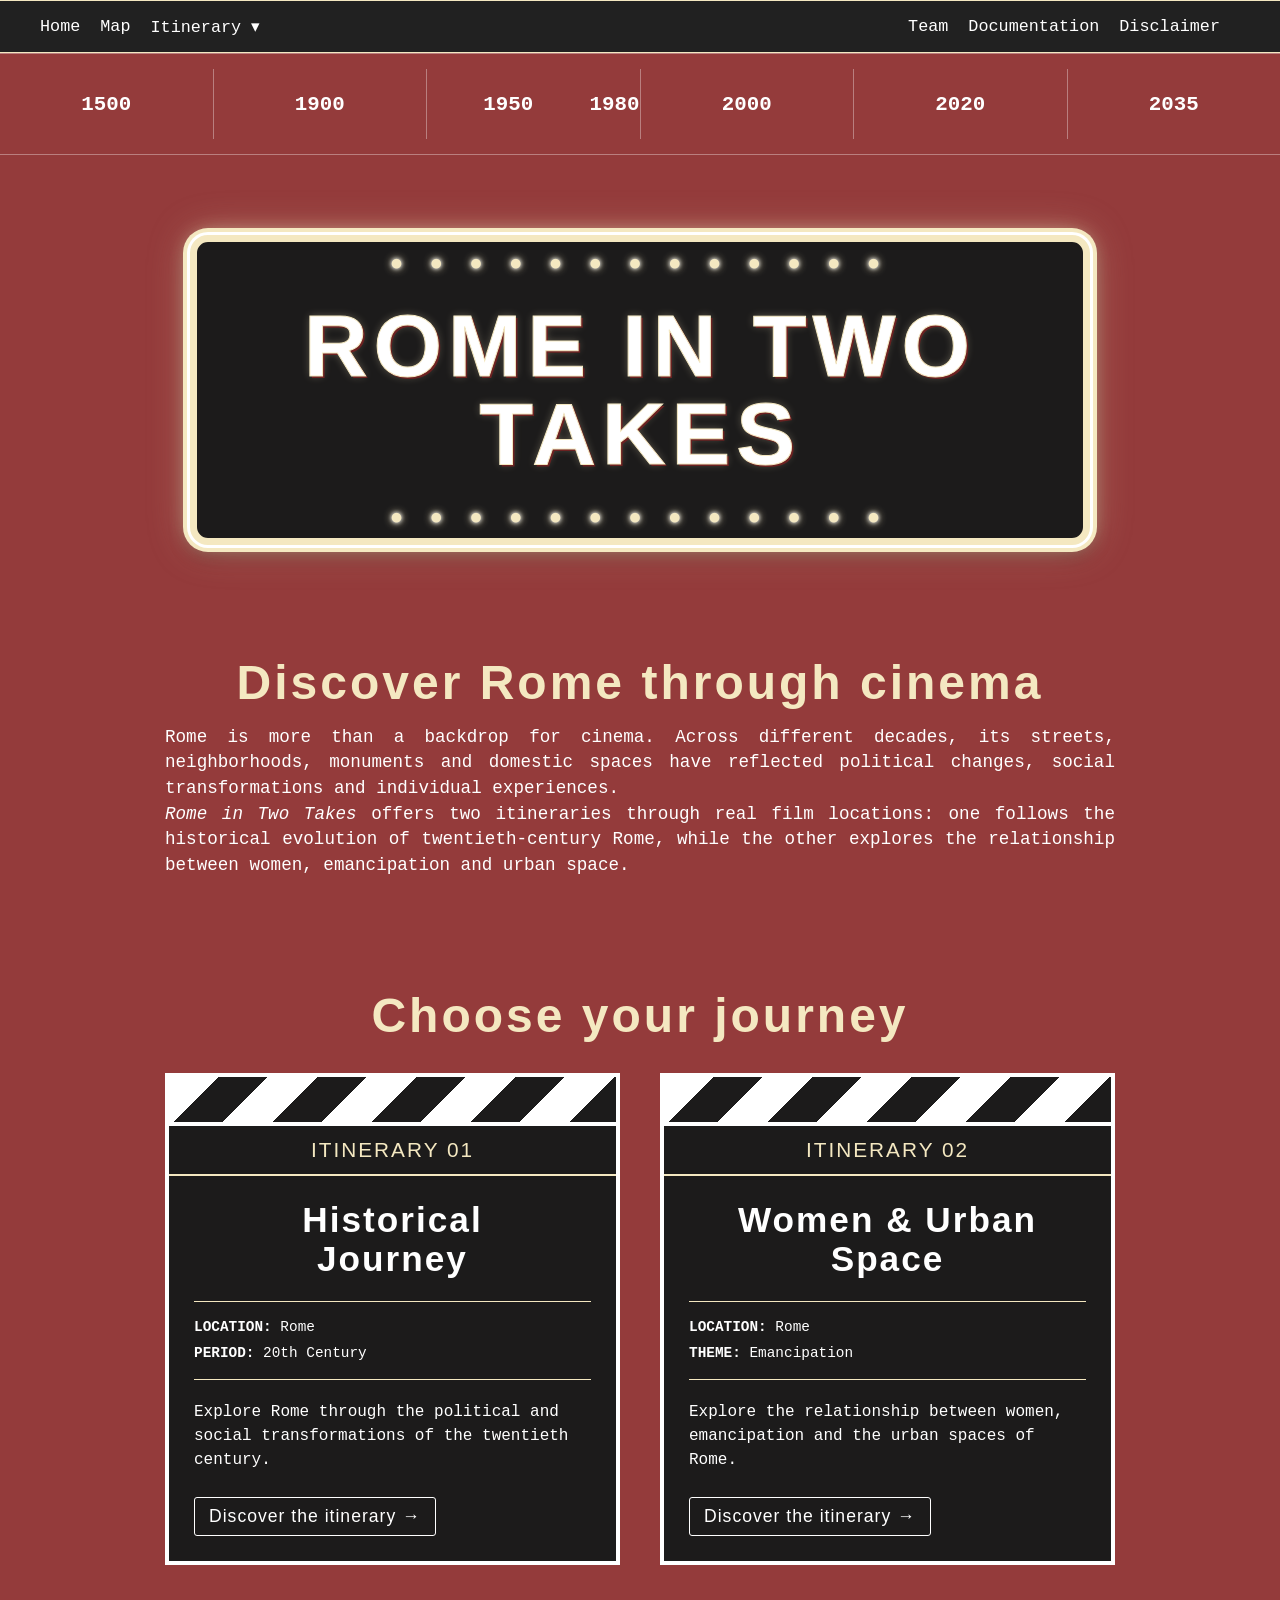
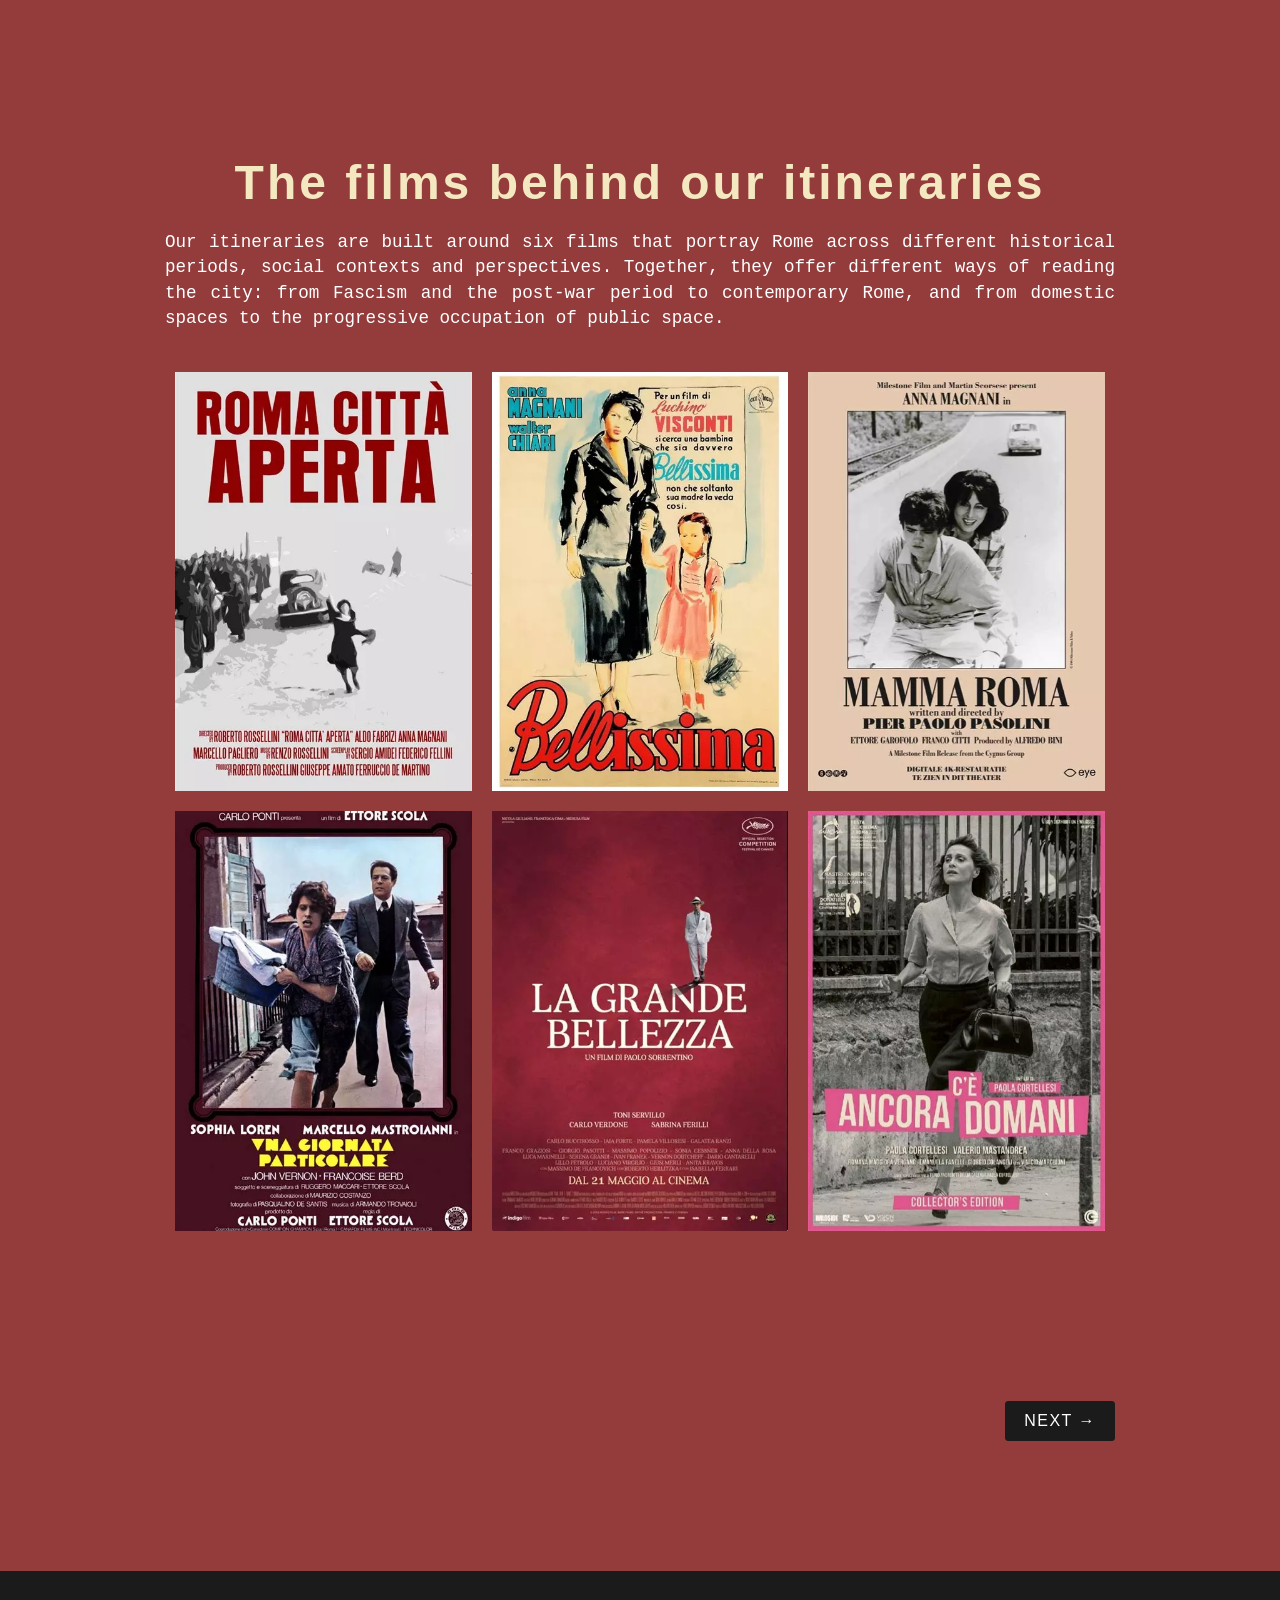
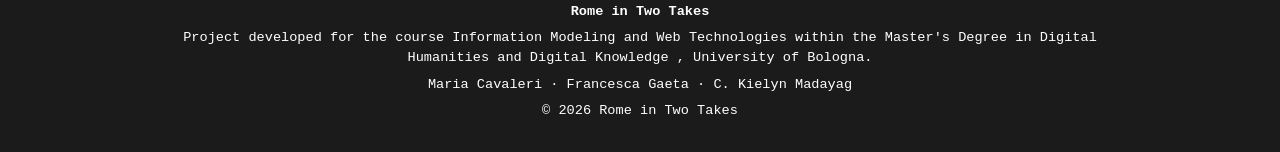
==== index.html @ bb9a1bb6 "aggiunta settimo stile" ====
<!DOCTYPE html>
<html>

<head>
    <title>Rome in two takes</title>
    <link rel="stylesheet" href="base.css">
    <link rel="favicon" href="img/favicon.png">
    <link href="https://fonts.googleapis.com/css2?family=Limelight&display=swap" rel="stylesheet">
</head>

<body>
    <!-- header -->
    <header>

        <div class="link-head" style="text-align:left;">
            <a href="index.html">Home</a>
            <a href="mappa.html">Map</a>
            <div class="dropdown">
                 <a href="#">Itinerary ▾</a>
                <div class="dropdown-menu">
                    <a href="tourStorico.html">Historical Journey</a>
                    <a href="narrativa_femminista.html">Women & Urban Space</a>
                </div>

            </div>

        </div>

        <div class="link-head" style="text-align:right;">
            <a href="pagina1.html">Team</a>
            <a href="documentazione.html">Documentation</a>
            <a href="pagina3.html">Disclaimer</a>

        </div>

    </header>

    <!-- barra scelta stile -->
    <div class="bar-style">
        <div class="bar-item">
            <a href="style1.css">
                <span class="nav-label">1500</span>
            </a>
        </div>
        <div class="bar-item">
            <a href="style2.css">
                <span class="nav-label">1900</span>
            </a>
        </div>
        <div class="bar-item">
            <a href="style3.css">
                <span class="nav-label">1950</span>
            </a>
        <div class="bar-item">
            <a href="style10.css">
                <span class="nav-label">1980</span>
            </a>
        </div>
        </div>
        <div class="bar-item">
            <a href="style4.css">
                <span class="nav-label">2000</span>
            </a>
        </div>
        <div class="bar-item">
            <a href="style5.css">
                <span class="nav-label">2020</span>
            </a>
        </div>
        <div class="bar-item">
            <a href="style6.css">
                <span class="nav-label">2035</span>
            </a>
        </div>
    </div>

    <!-- area centrale blocchi (foto e testo) -->
    <main>
        <section class="home-introduction">
            <div class="title-container">
                <h1>Rome in Two Takes</h1>
            </div>
        </section>

        <section class="project-introduction">

                <h2>Discover Rome through cinema</h2>
                <p> Rome is more than a backdrop for cinema. Across different decades, its streets,
                    neighborhoods, monuments and domestic spaces have reflected political changes,
                    social transformations and individual experiences.
                </p>

                <p>
                    <i>Rome in Two Takes</i> offers two itineraries through real film locations:
                    one follows the historical evolution of twentieth-century Rome, while the other
                    explores the relationship between women, emancipation and urban space.
                </p>

        </section>


        <section class="narratives">
            <h2>Choose your journey</h2>

            <div class="narrativa-container">
                <a href="tourStorico.html" class="narrative-card">
                    <div class="card-decoration"></div>
                    <div class="card-label">
                        ITINERARY 01
                    </div>
                    <div class="card-body">
                        <h3>Historical <br> Journey</h3>
                        <div class="card-details">
                            <p><strong>LOCATION:</strong> Rome</p>
                            <p><strong>PERIOD:</strong> 20th Century</p>
                        </div>
                        <p class="card-description">
                            Explore Rome through the political and social
                            transformations of the twentieth century.
                        </p>
                        <span class="discover">Discover the itinerary →</span>
                    </div>
                </a>


                <a href="narrativa_femminista.html" class="narrative-card">
                    <div class="card-decoration"></div>
                    <div class="card-label">
                        ITINERARY 02
                    </div>
                    <div class="card-body">
                        <h3>Women & Urban Space</h3>
                        <div class="card-details">
                            <p><strong>LOCATION:</strong> Rome</p>
                            <p><strong>THEME:</strong> Emancipation</p>
                        </div>
                        <p class="card-description">
                            Explore the relationship between women,
                            emancipation and the urban spaces of Rome.
                        </p>
                        <span class="discover">Discover the itinerary →</span>
                    </div>
                </a>
            </div>
        </section>


        <section class="films-section">

                <div class="films-introduction">
                    <h2>The films behind our itineraries</h2>

                    <p>
                        Our itineraries are built around six films that portray Rome across different historical periods,
                        social contexts and perspectives. Together, they offer different ways of reading the city:
                        from Fascism and the post-war period to contemporary Rome, and from domestic spaces to the
                        progressive occupation of public space.
                    </p>
                </div>


                <div class="poster-container">

                    <div class="poster-grid">

                        <!-- POSTER 1 -->
                        <div class="poster">
                            <div class="poster-flip">

                                <img src="img/romacittaperta-poster.png"
                                    alt="Rome, Open City poster"
                                    class="poster-img">

                                <div class="poster-back">
                                    <h3>Rome, Open City</h3>

                                    <p>
                                        Roberto Rossellini (1945)<br><br>
                                        A landmark of Italian Neorealism, the film portrays
                                        Rome during the Nazi occupation and the struggle of the Resistance.
                                    </p>
                                </div>

                            </div>
                        </div>


                        <!-- POSTER 2 -->
                        <div class="poster">
                            <div class="poster-flip">

                                <img src="img/bellissima-poster.png"
                                    alt="Bellissima poster"
                                    class="poster-img">

                                <div class="poster-back">
                                    <h3>Bellissima</h3>

                                    <p>
                                        Luchino Visconti (1951)<br><br>
                                        Through Maddalena and her daughter, the film explores
                                        working-class Rome and the dreams created by the world of Cinecittà.
                                    </p>
                                </div>

                            </div>
                        </div>


                        <!-- POSTER 3 -->
                        <div class="poster">
                            <div class="poster-flip">

                                <img src="img/mammaroma-poster.png"
                                    alt="Mamma Roma poster"
                                    class="poster-img">

                                <div class="poster-back">
                                    <h3>Mamma Roma</h3>

                                    <p>
                                        Pier Paolo Pasolini (1962)<br><br>
                                        The film follows a mother searching for social redemption
                                        within the rapidly transforming outskirts of post-war Rome.
                                    </p>
                                </div>

                            </div>
                        </div>


                        <!-- POSTER 4 -->
                        <div class="poster">
                            <div class="poster-flip">

                                <img src="img/1ggparticolare-poster.png"
                                    alt="A Special Day poster"
                                    class="poster-img">

                                <div class="poster-back">
                                    <h3>A Special Day</h3>

                                    <p>
                                        Ettore Scola (1977)<br><br>
                                        Set during Hitler's visit to Rome in 1938, the film
                                        explores Fascism through the intimate meeting of two neighbours.
                                    </p>
                                </div>

                            </div>
                        </div>


                        <!-- POSTER 5 -->
                        <div class="poster">
                            <div class="poster-flip">

                                <img src="img/grandebellezza-poster.png"
                                    alt="The Great Beauty poster"
                                    class="poster-img">

                                <div class="poster-back">
                                    <h3>The Great Beauty</h3>

                                    <p>
                                        Paolo Sorrentino (2013)<br><br>
                                        Jep Gambardella moves through a spectacular yet disillusioned Rome,
                                        suspended between historical beauty and contemporary emptiness.
                                    </p>
                                </div>

                            </div>
                        </div>


                        <!-- POSTER 6 -->
                        <div class="poster">
                            <div class="poster-flip">

                                <img src="img/ancoradomani-poster.png"
                                    alt="There's Still Tomorrow poster"
                                    class="poster-img">

                                <div class="poster-back">
                                    <h3>There's Still Tomorrow</h3>

                                    <p>
                                        Paola Cortellesi (2023)<br><br>
                                        Set in post-war Rome, the film follows Delia's gradual
                                        movement towards independence and a different future.
                                    </p>
                                </div>

                            </div>
                        </div>

                    </div>

                </div>

            </section>

            <div class="bottoni-pagine">
                <a href="mappa.html" class="bottone">NEXT →</a>
            </div>

    </main>

    <footer>
        <div class="footer-container">

            <p class="footer-title">
                <strong>Rome in Two Takes</strong>
            </p>

            <p>
                Project developed for the course
                <a href="https://www.unibo.it/it/studiare/insegnamenti-competenze-trasversali-moocs/insegnamenti/insegnamento/2025/533915"
                    target="_blank">
                    Information Modeling and Web Technologies
                </a>
                within the Master's Degree in
                <a href="https://corsi.unibo.it/2cycle/DigitalHumanitiesKnowledge"
                    target="_blank">
                    Digital Humanities and Digital Knowledge
                </a>,
                University of Bologna.
            </p>

            <p>
                Maria Cavaleri · Francesca Gaeta · C. Kielyn Madayag
            </p>

            <p class="footer-copyright">
                © 2026 Rome in Two Takes
            </p>

        </div>
    </footer>

</body>
</html>
---- base.css ----
/* =========================================================
   STILE GENERALE
   ========================================================= */

html,
body {
    margin: 0;
    padding: 0;
    width: 100%;
    min-height: 100vh;

    background-color: #943b3b;

    font-family: 'Special Elite', monospace;
    color: white;
}

a {
    text-decoration: none;
}

a:hover {
    opacity: 0.7;
}

button {
    cursor: pointer;
}


/* =========================================================
   HEADER / NAVBAR
   ========================================================= */

header {
    position: sticky;
    top: 0;
    z-index: 2000;

    width: 100%;
    box-sizing: border-box;

    display: flex;
    justify-content: space-between;
    align-items: center;

    padding: 15px 40px;

    background-color: #212121;

    border-top: 1px solid #f4e8c1;
    border-bottom: 1px solid #f4e8c1;
}


/* =========================================================
   LINK NAVBAR
   ========================================================= */

.link-head {
    display: flex;
    align-items: center;
}

.link-head > a,
.dropdown > a {
    margin-right: 20px;

    color: white;

    font-family: 'Special Elite', monospace;
    font-size: 1.05rem;

    transition: color 0.2s ease;
}

.link-head > a:hover,
.dropdown > a:hover {
    color: #f4e8c1;

    opacity: 1;

    text-decoration: underline;
    
}


/* =========================================================
   DROPDOWN NAVBAR
   ========================================================= */

.dropdown {
    position: relative;
}

.dropdown-menu {
    display: none;

    position: absolute;
    top: 100%;
    left: 0;

    min-width: 230px;

    background-color: #212121;

    border: 1px solid #f4e8c1;

    box-shadow: 0 8px 15px rgba(0, 0, 0, 0.35);

    z-index: 2100;
}

.dropdown:hover .dropdown-menu {
    display: block;
}

.dropdown-menu a {
    display: block;

    margin: 0;
    padding: 12px 15px;

    color: white;

    font-family: 'Special Elite', monospace;
    font-size: 0.9rem;

    white-space: nowrap;

    border-bottom: 1px solid rgba(244, 232, 193, 0.2);
}

.dropdown-menu a:last-child {
    border-bottom: none;
}

.dropdown-menu a:hover {
    background-color: #f4e8c1;

    color: #943b3b;

    opacity: 1;
}


/* =========================================================
   BARRA STILI / DATE
   ========================================================= */

.bar-style {
    position: sticky;
    top: 50px;
    z-index: 999;

    display: flex;

    width: 100%;
    box-sizing: border-box;

    padding: 15px 0;

    background-color: #943b3b;

    border-top: 1.5px solid rgba(255, 255, 255, 0.35);
    border-bottom: 1.5px solid rgba(255, 255, 255, 0.35);
}

.bar-item {
    flex: 1;

    height: 70px;

    display: flex;
    justify-content: center;
    align-items: center;

    text-align: center;

    border-right: 1.5px solid rgba(255, 255, 255, 0.35);
}

.bar-item:last-child {
    border-right: none;
}

.bar-item a {
    width: 100%;
    height: 100%;

    display: flex;
    align-items: center;
    justify-content: center;

    color: white;

    font-family: 'Courier', monospace;
    font-size: 1.3rem;
    font-weight: bold;

    transition:
        color 0.2s ease,
        opacity 0.2s ease;
}

.bar-item a:hover {

    color: #f4e8c1;

    opacity: 1;

    text-shadow:

        0 0 5px rgba(244, 232, 193, 0.8),

        0 0 10px rgba(244, 232, 193, 0.5);

}


/* =========================================================
   MAIN
   ========================================================= */

main {
    width: 100%;
    box-sizing: border-box;

    padding: 30px 40px;

    display: flex;
    flex-direction: column;
    align-items: center;
}


/* =========================================================
   TITOLI GENERALI
   stesso stile usato nella homepage
   ========================================================= */

main h2 {
    width: 100%;
    max-width: 950px;

    box-sizing: border-box;

    margin-bottom: 15px;

    font-family: 'Bebas Neue', sans-serif;
    font-size: 3rem;
    letter-spacing: 3px;

    color: #f4e8c1;

    text-align: center;
}


/* =========================================================
   TESTO GENERALE
   ========================================================= */

main p {
    width: 100%;
    max-width: 950px;

    margin: 0 auto;

    font-family: 'Special Elite', monospace;
    font-size: 1.1rem;
    line-height: 1.6rem;

    color: white;

    text-align: justify;
}


/* =========================================================
   HOMEPAGE - INSEGNA CINEMATOGRAFICA
   ========================================================= */

.home-introduction {
    width: 100%;
    max-width: 1000px;

    margin: 50px auto 70px auto;

    text-align: center;
}


/* =========================================================
   CONTENITORE TITOLO
   ========================================================= */

.title-container {
    position: relative;

    width: 100%;
    max-width: 900px;

    margin: 0 auto;
    padding: 60px 70px;

    box-sizing: border-box;

    background-color: #1c1b1b;

    border: 7px solid #f4e8c1;
    border-radius: 18px;

    box-shadow:
        0 0 0 3px white,
        0 0 0 7px #f4e8c1,
        0 0 20px rgba(244, 232, 193, 0.7),
        0 0 40px rgba(244, 232, 193, 0.35),
        0 8px 20px rgba(0, 0, 0, 0.4);
}


/* =========================================================
   TITOLO HOMEPAGE
   ========================================================= */

.title-container h1 {
    width: 100%;
    max-width: none;

    margin: 0;
    padding: 0;

    font-family: 'Bebas Neue', sans-serif;
    font-size: 5.5rem;
    line-height: 1;
    letter-spacing: 6px;

    color: white;

    text-align: center;
    text-transform: uppercase;

    -webkit-text-stroke: 1px #f4e8c1;

    text-shadow:
        2px 2px 0 #6d2121,
        0 0 8px rgba(244, 232, 193, 0.3);
}


/* =========================================================
   LUCI INSEGNA
   ========================================================= */

.title-container::before,
.title-container::after {
    position: absolute;
    left: 0;

    width: 100%;

    color: #f4e8c1;

    font-family: Arial, sans-serif;
    font-size: 1.4rem;
    letter-spacing: 10px;

    text-align: center;

    text-shadow:
        0 0 4px white,
        0 0 8px #f4e8c1;
}

.title-container::before {
    content: "● ● ● ● ● ● ● ● ● ● ● ● ●";
    top: 8px;
}

.title-container::after {
    content: "● ● ● ● ● ● ● ● ● ● ● ● ●";
    bottom: 8px;
}


/* =========================================================
   HOMEPAGE - NARRATIVE
   ========================================================= */

.narratives {
    width: 100%;
    max-width: 950px;

    margin: 70px auto;
}

.narrativa-container {
    width: 100%;

    display: flex;

    gap: 40px;

    margin-top: 30px;
}


/* =========================================================
   CARD NARRATIVE
   ========================================================= */

.narrative-card {
    flex: 1;

    box-sizing: border-box;

    background-color: #1c1b1b;

    color: white;

    border: 4px solid white;

    transition:
        opacity 0.2s ease,
        border-color 0.2s ease,
        box-shadow 0.2s ease;
}


/* =========================================================
   PARTE SUPERIORE TIPO CIAK
   ========================================================= */

.card-decoration {
    height: 45px;

    background:
        repeating-linear-gradient(
            135deg,
            white 0px,
            white 35px,
            #1c1b1b 35px,
            #1c1b1b 70px
        );

    border-bottom: 4px solid white;
}


/* =========================================================
   ETICHETTA ITINERARIO
   ========================================================= */

.card-label {
    padding: 12px 20px;

    border-bottom: 2px solid #f4e8c1;

    font-family: 'Bebas Neue', sans-serif;
    font-size: 1.3rem;
    letter-spacing: 2px;

    color: #f4e8c1;

    text-align: center;
}


/* =========================================================
   CORPO CARD
   ========================================================= */

.card-body {
    padding: 25px;
}


/* =========================================================
   TITOLO NARRATIVA
   ========================================================= */

.card-body h3 {
    min-height: 80px;

    margin: 0 0 20px 0;

    font-family: 'Bebas Neue', sans-serif;
    font-size: 2.2rem;
    line-height: 1.1;
    letter-spacing: 2px;

    color: white;

    text-align: center;
}


/* =========================================================
   DETTAGLI
   ========================================================= */

.card-details {
    padding: 10px 0;
    margin-bottom: 20px;

    border-top: 1px solid #f4e8c1;
    border-bottom: 1px solid #f4e8c1;
}

.card-details p {
    width: 100%;
    max-width: none;

    margin: 5px 0;

    font-family: 'Special Elite', monospace;
    font-size: 0.9rem;
    line-height: 1.3rem;

    color: white;

    text-align: left;
}


/* =========================================================
   DESCRIZIONE CARD
   ========================================================= */

.card-description {
    width: 100%;
    max-width: none;

    margin-bottom: 25px;

    font-family: 'Special Elite', monospace;
    font-size: 1rem;
    line-height: 1.5rem;

    text-align: left;

    color: white !important;
}


/* =========================================================
   DISCOVER
   ========================================================= */

.discover {
    display: inline-block;

    padding: 8px 14px;

    background-color: #1c1b1b;

    border: 1px solid white;
    border-radius: 3px;

    font-family: 'Bebas Neue', sans-serif;
    font-size: 1.1rem;
    letter-spacing: 1px;

    color: white;

    transition:
        color 0.2s ease,
        border-color 0.2s ease,
        background-color 0.2s ease;
}

.narrative-card:hover .discover {
    background-color: #f4e8c1;

    color: #943b3b;

    border-color: #f4e8c1;
}


/* =========================================================
   HOVER CARD
   ========================================================= */

.narrative-card:hover {

    opacity: 1;

    border-color: #f4e8c1;

    box-shadow:

        0 0 8px rgba(244, 232, 193, 0.7),

        0 0 18px rgba(244, 232, 193, 0.35);

}


/* =========================================================
   AREA PRINCIPALE - RULLINO
   ========================================================= */

.area-immagini {
    width: 100%;
    max-width: 950px;
    height: 560px;

    display: flex;
    flex-direction: row;
    align-items: center;
    justify-content: space-between;

    gap: 15px;

    margin-top: 50px;
    margin-bottom: 50px;

    padding: 14px 20px;

    box-sizing: border-box;

    background-color: #1c1b1b;

    border-top: 14px dashed white;
    border-bottom: 14px dashed white;
    border-radius: 4px;

    box-shadow: 0 4px 15px rgba(0, 0, 0, 0.5);

    overflow: hidden;
}


/* =========================================================
   ZONA SINISTRA - FOTO
   ========================================================= */

.film-panel-left {
    width: 40%;
    height: 100%;

    display: flex;
    flex-direction: column;
    align-items: center;
    justify-content: space-between;

    gap: 20px;

    box-sizing: border-box;
}

.film-panel-left > div {
    width: 100%;
}

.film-panel-left img {
    width: 80%;

    aspect-ratio: 16 / 10;

    object-fit: cover;

    border: 5px solid white;

    display: block;
}

.photo-when {
    width: 100%;

    margin-bottom: 5px;

    color: white;

    font-family: 'Special Elite', monospace;
    font-size: 1rem;
    letter-spacing: 1px;

    text-align: left;
}


/* =========================================================
   ZONA CENTRALE - FRECCE
   ========================================================= */

.frecce_scena {
    width: 8%;

    display: flex;
    flex-direction: column;
    align-items: center;
    justify-content: center;

    gap: 15px;
}

.frecce_scena button {
    padding: 0;

    background: none;
    border: none;

    color: white;

    font-size: 2.2rem;

    transition:
        color 0.2s ease,
        transform 0.2s ease;
}

.frecce_scena button:hover {
    color: #f4e8c1;

    transform: scale(1.2);
}

.frecce_scena span {
    color: white;

    font-size: 0.9rem;
    font-weight: bold;

    writing-mode: vertical-lr;
}


/* =========================================================
   ZONA DESTRA
   ========================================================= */

.description-container-right {
    width: 45%;
    height: 100%;

    min-height: 0;

    display: flex;
    flex-direction: column;
    align-items: center;
    justify-content: center;

    box-sizing: border-box;
}


/* =========================================================
   BOTTONI STORY / METADATA / QR
   ========================================================= */

.showview-buttons {
    width: 100%;

    display: flex;
    justify-content: flex-end;

    gap: 8px;

    margin-bottom: 8px;
}

.showview-buttons button {
    padding: 10px 20px;

    background-color: #1c1b1b;
    color: white;

    border: 1px solid white;
    border-radius: 4px;

    font-family: 'Special Elite', monospace;
    font-size: 0.85rem;
    font-weight: bold;

    transition:
        color 0.2s ease,
        border-color 0.2s ease,
        background-color 0.2s ease;
}

.showview-buttons button:hover {
    background-color: #f4e8c1;

    color: #943b3b;

    border-color: #f4e8c1;
}


/* =========================================================
   STORY
   ========================================================= */

.story-content {
    position: relative;

    width: 100%;
    height: 450px;

    box-sizing: border-box;

    padding: 30px;

    display: flex;
    flex-direction: column;

    background-color: #f4e8c1;
    color: #2b2623;

    border: 2px solid white;
    border-radius: 8px;

    overflow-y: auto;
}


/* =========================================================
   DIFFICULTY BUTTONS
   ========================================================= */

.difficulty-buttons {
    width: 100%;

    display: flex;
    flex-direction: row;

    gap: 6px;

    margin-bottom: 8px;

    flex-shrink: 0;
}

.difficulty-buttons button {
    flex: 1;

    padding: 8px;

    background-color: #1c1b1b;

    color: white;

    border: 1px solid #1c1b1b;
    border-radius: 4px;

    font-family: 'Special Elite', monospace;
    font-size: 0.85rem;
    font-weight: bold;

    text-align: center;

    transition:
        background-color 0.2s ease,
        color 0.2s ease;
}

.difficulty-buttons button:hover {
    background-color: #f4e8c1;

    color: #943b3b;

    opacity: 1;
}


/* =========================================================
   TELL ME BUTTONS
   ========================================================= */

.tellme-buttons {
    margin: 15px 0;

    display: flex;
    flex-wrap: wrap;

    gap: 8px;
}

.tellme-buttons button {
    padding: 6px 12px;

    background-color: #1c1b1b;

    color: white;

    border: 1px solid #1c1b1b;
    border-radius: 4px;

    font-family: 'Courier New', monospace;
    font-size: 1rem;
    font-weight: bold;

    transition:
        background-color 0.2s ease,
        color 0.2s ease;
}

.tellme-buttons button:hover {
    background-color: #f4e8c1;

    color: #943b3b;

    opacity: 1;
}


/* =========================================================
   METADATA
   ========================================================= */

.metadata-content {
    position: relative;

    width: 100%;
    height: 450px;

    box-sizing: border-box;

    padding: 15px 30px;

    background-color: #f4e8c1;
    color: #2b2623;

    border: 2px solid white;
    border-radius: 8px;

    font-family: 'Special Elite', monospace;
    font-size: 1.1rem;

    overflow-y: auto;
}

.metadata-content h3 {
    font-family: 'Special Elite', monospace;
    font-size: 1.2rem;
}

.introduzione-meta {
    margin-bottom: 15px;

    font-family: 'Special Elite', monospace;
    font-size: 1.1rem;
    line-height: 1.6;
}


/* =========================================================
   BOTTONI METADATA
   ========================================================= */

.metadata-tasti {
    display: flex;
    flex-direction: column;

    gap: 15px;

    margin: 15px auto 0;

    font-weight: bold;
}

.metadata-tasti button {
    width: 250px;

    align-self: center;

    padding: 10px 20px;

    background-color: #1c1b1b;
    color: white;

    border: 1px solid #1c1b1b;
    border-radius: 4px;

    font-family: 'Special Elite', monospace;
    font-size: 1rem;
    font-weight: bold;

    transition:
        background-color 0.2s ease,
        color 0.2s ease;
}

.metadata-tasti button:hover {
    background-color: #f4e8c1;

    color: #943b3b;
}

.metadata-tasti li {
    margin-bottom: 12px;
}


/* =========================================================
   META PUNTI
   ========================================================= */

.meta-punti {
    color: #943b3b;

    font-size: 1.2rem;

    text-decoration: none;

    transition: all 0.2s ease;
}

.meta-punti:hover {
    color: #6d2121;

    border-bottom: 2px solid #6d2121;

    text-decoration: underline;
}


/* =========================================================
   MODAL
   ========================================================= */

.modal-overlay {
    position: fixed;

    top: 0;
    left: 0;

    width: 100vw;
    height: 100vh;

    display: flex;
    align-items: center;
    justify-content: center;

    background-color: rgba(0, 0, 0, 0.6);

    z-index: 9999;

    cursor: pointer;
}

.modal-box {
    position: relative;

    width: 450px;
    max-width: 90%;

    box-sizing: border-box;

    padding: 30px;

    background-color: #f4e8c1;
    color: #2b2623;

    border: 3px solid white;
    border-radius: 8px;

    box-shadow: 0 10px 25px rgba(0, 0, 0, 0.5);

    text-align: justify;

    cursor: default;
}

.modal-box h3 {
    margin-top: 0;

    padding-bottom: 8px;

    color: #943b3b;

    border-bottom: 1px solid #943b3b;

    font-size: 1.2rem;
}

.modal-box ul {
    margin: 15px 0 0;
    padding: 0;

    list-style: none;

    font-size: 0.9rem;
    line-height: 1.8;
}


/* =========================================================
   TESTI STORY E METADATA
   ========================================================= */

.story-content h3,
.story-content p,
.story-content strong,
.metadata-content h3,
.metadata-content li,
.metadata-content strong,
.metadata-content p {
    color: #2b2623;
}

.story-content p,
.metadata-content p {
    font-size: 0.9rem;
    line-height: 1.4;
}


/* =========================================================
   QR
   ========================================================= */

.qr-content {
    width: 100%;
    height: 450px;

    box-sizing: border-box;

    padding: 30px;

    background-color: #f4e8c1;

    border: 2px solid white;
    border-radius: 8px;

    text-align: center;

    overflow-y: auto;
}

.qr-content h3 {
    margin-top: 0;

    color: #2b2623;

    font-size: 1.17em;
    font-weight: bold;

    text-align: left;
}

.qr-description {
    margin-bottom: 30px;

    color: #2b2623;

    font-family: 'Special Elite', monospace;
    font-size: 0.9rem;
    line-height: 1.4;
}

.qr-image {
    width: 170px;
    height: 170px;

    margin-top: 10px;

    padding: 4px;

    background-color: white;

    border: 1px solid #38312d;
}


/* =========================================================
   SEZIONE FILM HOMEPAGE
   ========================================================= */

.films-section {
    width: 100%;
    max-width: 950px;

    margin: 80px auto;
}

.films-introduction {
    margin-bottom: 40px;
}

.films-introduction h2 {
    margin-bottom: 20px;
}


/* =========================================================
   POSTER
   ========================================================= */

.poster-container {
    width: 100%;
    max-width: 950px;

    box-sizing: border-box;

    margin: 40px auto;
    padding: 0 10px;
}

.poster-grid {
    width: 100%;

    display: flex;
    flex-wrap: wrap;

    justify-content: space-between;

    gap: 20px;
}

.poster {
    flex: 1 1 calc(33.333% - 30px);

    min-width: 250px;

    box-sizing: border-box;
}

.poster-flip {
    position: relative;

    width: 100%;
}

.poster-img {
    width: 100%;
    height: auto;

    display: block;

    transition: transform 0.6s ease-in-out;

    backface-visibility: hidden;
}

.poster-back {
    position: absolute;

    top: 0;
    left: 0;

    width: 100%;
    height: 100%;

    box-sizing: border-box;

    padding: 7%;

    display: flex;
    flex-direction: column;

    background-color: #f4e8c1;
    color: #2b2623;

    text-align: center;

    transform: rotateY(180deg);

    transition: transform 0.6s ease-in-out;

    backface-visibility: hidden;
}

.poster-back p {
    margin: 0;

    color: #2b2623;

    font-family: 'Special Elite', monospace;
    font-size: clamp(0.75rem, 1.1vw, 0.95rem);
    line-height: 1.4;

    text-align: justify;
}

.poster-flip:hover .poster-img {
    transform: rotateY(-180deg);
}

.poster-flip:hover .poster-back {
    transform: rotateY(0deg);
}


/* =========================================================
   BOTTONI PREVIOUS / NEXT
   ========================================================= */

.bottoni-pagine {
    width: 100%;
    max-width: 950px;

    margin: 50px auto 20px auto;

    display: flex;
    justify-content: space-between;
    align-items: center;
}

.bottone {
    display: inline-block;

    padding: 10px 18px;

    background-color: #1c1b1b;

    border: 1px solid #1c1b1b;
    border-radius: 3px;

    font-family: 'Bebas Neue', sans-serif;
    font-size: 1rem;
    letter-spacing: 1.5px;

    color: white;

    text-decoration: none;

    transition:
        background-color 0.2s ease,
        color 0.2s ease,
        border-color 0.2s ease;
}

.bottone:hover {
    background-color: #f4e8c1;

    color: #943b3b;

    border-color: #f4e8c1;

    opacity: 1;

    box-shadow:

        0 0 5px rgba(244, 232, 193, 0.8),

        0 0 10px rgba(244, 232, 193, 0.5);
}

.bottoni-pagine .bottone:only-child {
    margin-left: auto;
}


/* =========================================================
   FOOTER
   ========================================================= */

footer {
    width: 100%;

    box-sizing: border-box;

    margin-top: 80px;
    padding: 25px 40px;

    background-color: #1c1b1b;
}

.footer-container {
    width: 100%;
    max-width: 950px;

    margin: 0 auto;

    text-align: center;
}

footer p {
    max-width: 950px;

    margin: 6px auto;

    color: white;

    font-size: 0.85rem;
    line-height: 1.5;

    text-align: center;
}

footer a {
    color: white;

    font-size: 0.85rem;
}

footer a:hover {
    color: #f4e8c1;

    opacity: 1;
}


/* =========================================================
   RESPONSIVE
   ========================================================= */

@media screen and (max-width: 800px) {

    header {
        padding: 12px 20px;

        flex-direction: column;

        gap: 10px;
    }

    .link-head {
        justify-content: center;

        flex-wrap: wrap;

        text-align: center !important;
    }

    .link-head > a,
    .dropdown > a {
        display: inline-block;

        margin: 5px 8px;

        font-size: 0.9rem;
    }


    /* dropdown mobile */

    .dropdown-menu {
        top: 100%;
        left: 50%;

        min-width: 210px;

        transform: translateX(-50%);
    }


    /* barra date */

    .bar-style {
        top: 90px;
    }

    .bar-item {
        min-width: 100px;
    }

    .bar-item a {
        font-size: 1rem;
    }


    /* main */

    main {
        padding: 20px;
    }

    main h2 {
        font-size: 2.3rem;
    }


    /* insegna homepage */

    .home-introduction {
        margin: 35px auto 50px auto;
    }

    .title-container {
        padding: 50px 25px;

        border-width: 5px;
    }

    .title-container h1 {
        font-size: 3.2rem;

        letter-spacing: 3px;
    }

    .title-container::before,
    .title-container::after {
        font-size: 0.9rem;

        letter-spacing: 4px;

        overflow: hidden;

        white-space: nowrap;
    }


    /* narrative */

    .narratives {
        margin: 50px auto;
    }

    .narrativa-container {
        flex-direction: column;

        gap: 30px;
    }

    .card-body h3 {
        min-height: auto;

        font-size: 2rem;
    }


    /* rullino */

    .area-immagini {
        height: auto;

        flex-direction: column;

        padding: 20px;

        overflow: visible;
    }

    .film-panel-left,
    .description-container-right {
        width: 100%;
    }

    .film-panel-left img {
        width: 100%;
    }

    .frecce_scena {
        width: 100%;

        flex-direction: row;
    }

    .frecce_scena span {
        writing-mode: horizontal-tb;
    }

    .story-content,
    .metadata-content,
    .qr-content {
        height: auto;

        min-height: 400px;
    }

    .showview-buttons {
        justify-content: center;

        flex-wrap: wrap;
    }

    .metadata-tasti button {
        width: 100%;
    }


    /* poster */

    .poster {
        flex: 1 1 100%;
    }


    /* previous / next */

    .bottoni-pagine {
        margin-top: 35px;

        gap: 15px;
    }

    .bottone {
        font-size: 0.9rem;
    }


    /* footer */

    footer {
        padding: 25px 20px;
    }
}

/*MAPPA*/
#map {
    height: 500px;
    width: 70%;
}


.leaflet-popup-content {
    font-family: inherit;
}

.map-legend {
    padding: 10px;
}
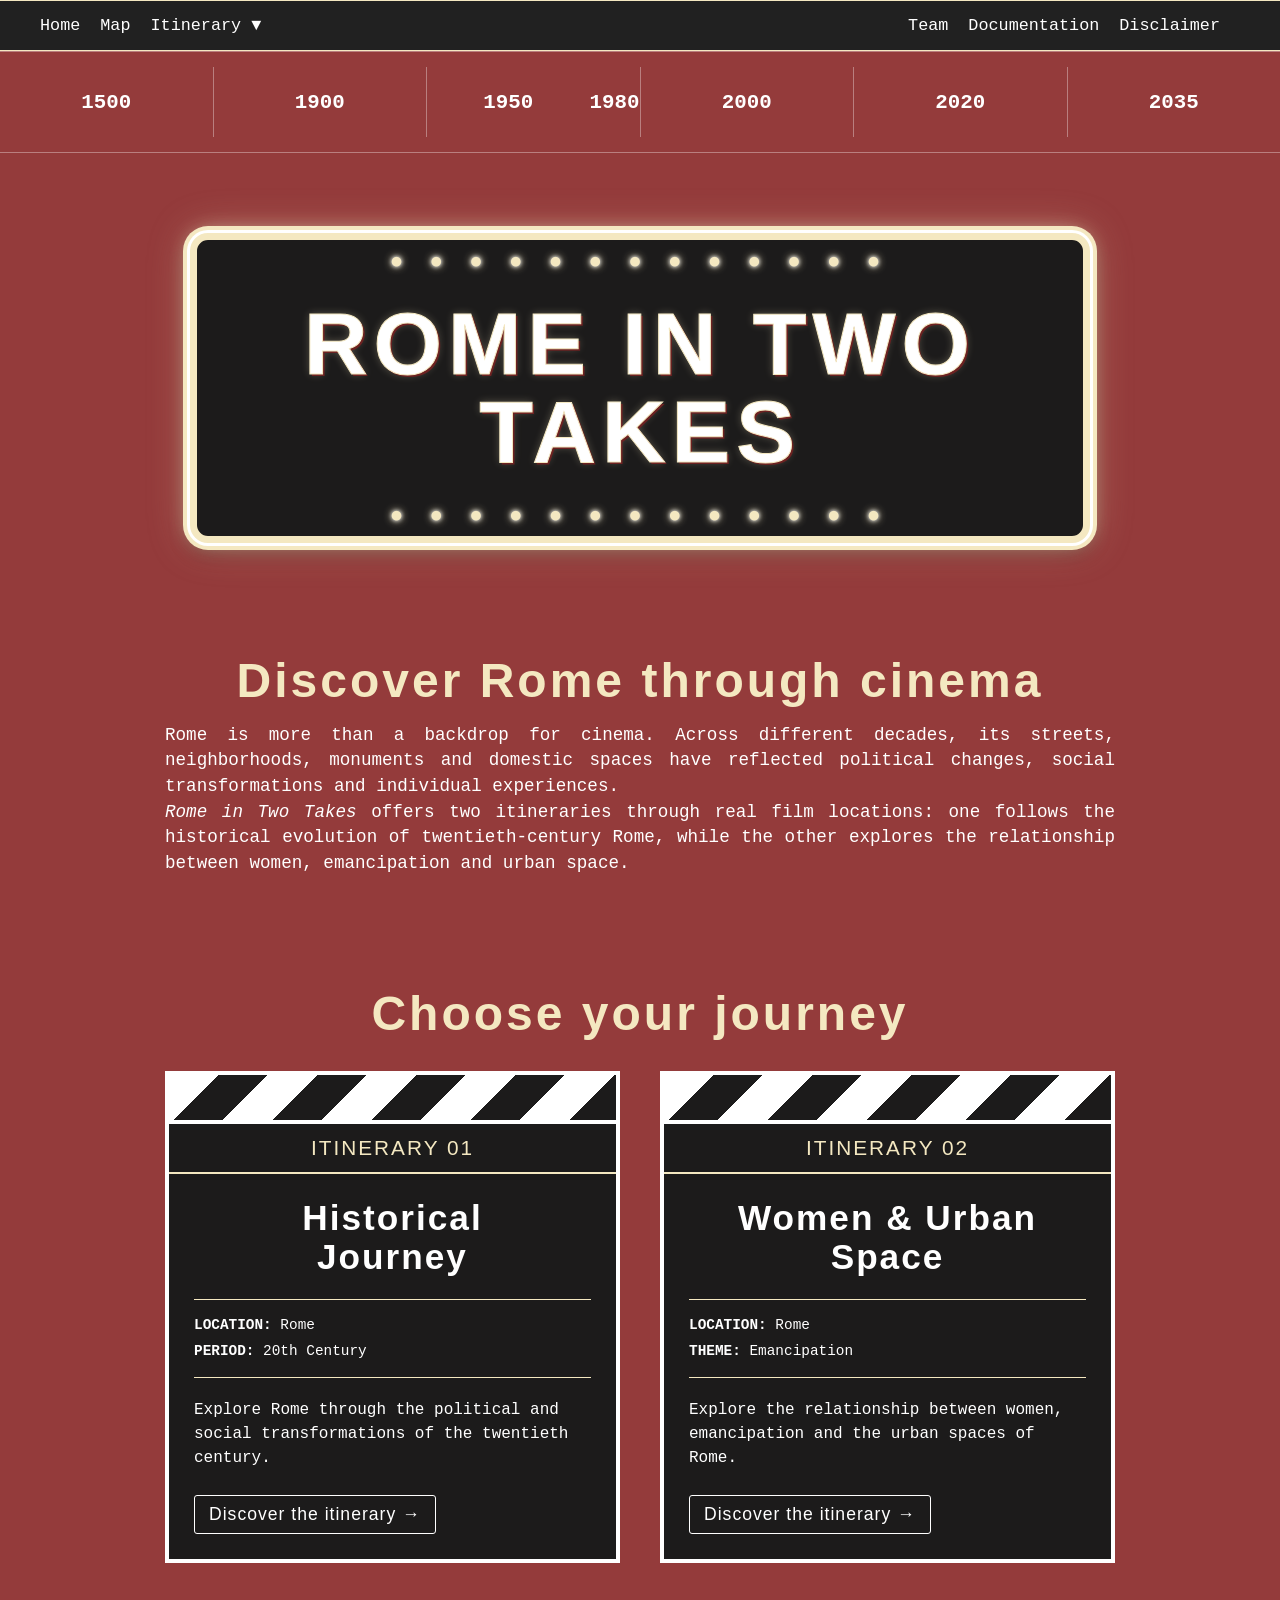
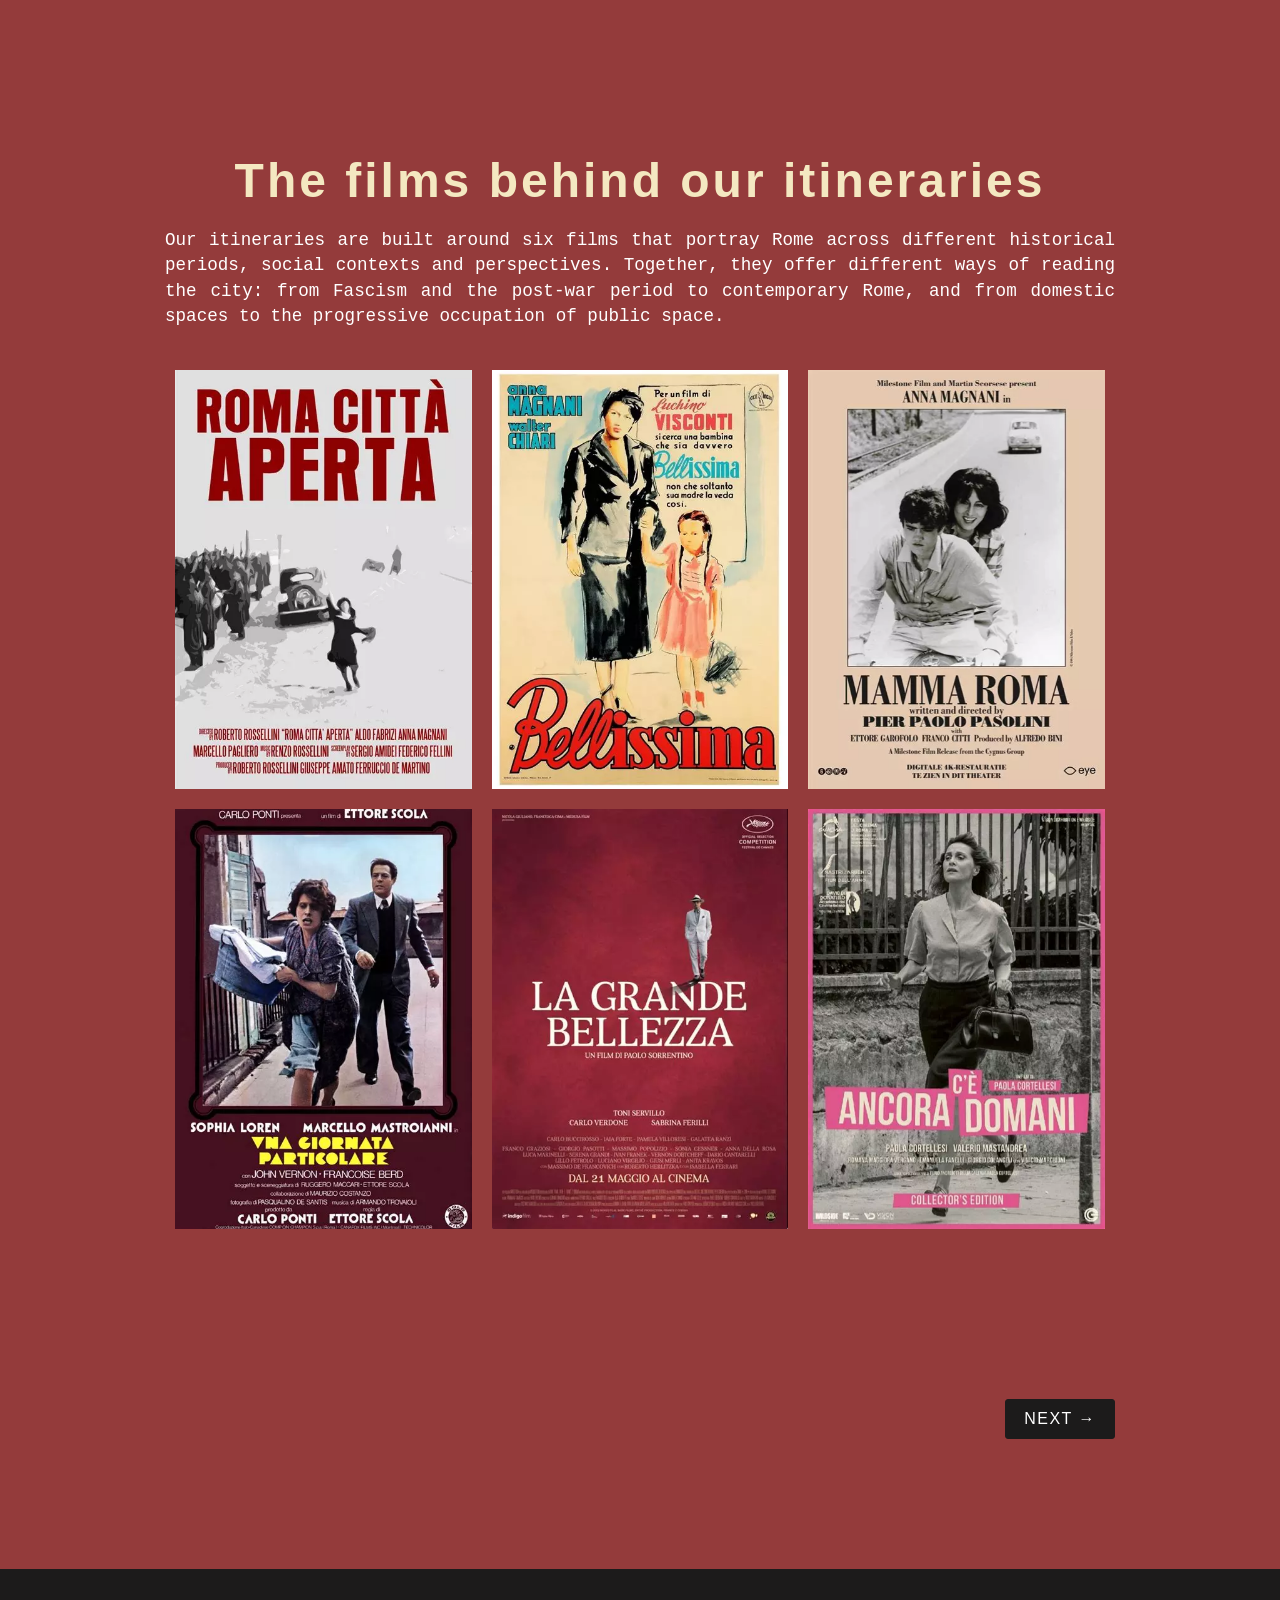
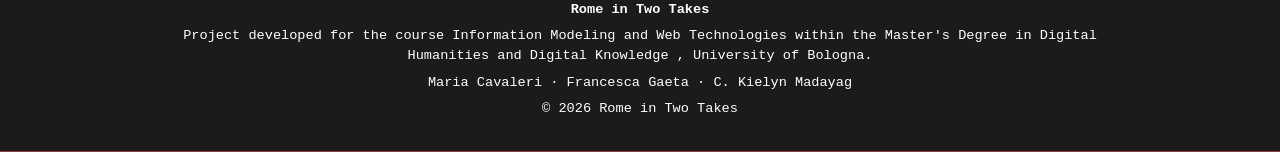
==== commit df41b2e2: "codici frecce" ====
--- a/index.html
+++ b/index.html
@@ -16,7 +16,7 @@
             <a href="index.html">Home</a>
             <a href="mappa.html">Map</a>
             <div class="dropdown">
-                 <a href="#">Itinerary ▾</a>
+                 <a href="#">Itinerary &#9660;</a>
                 <div class="dropdown-menu">
                     <a href="tourStorico.html">Historical Journey</a>
                     <a href="narrativa_femminista.html">Women & Urban Space</a>
@@ -118,7 +118,7 @@
                             Explore Rome through the political and social
                             transformations of the twentieth century.
                         </p>
-                        <span class="discover">Discover the itinerary →</span>
+                        <span class="discover">Discover the itinerary &rarr;</span>
                     </div>
                 </a>
 
@@ -138,7 +138,7 @@
                             Explore the relationship between women,
                             emancipation and the urban spaces of Rome.
                         </p>
-                        <span class="discover">Discover the itinerary →</span>
+                        <span class="discover">Discover the itinerary &rarr;</span>
                     </div>
                 </a>
             </div>
@@ -301,7 +301,7 @@
             </section>
 
             <div class="bottoni-pagine">
-                <a href="mappa.html" class="bottone">NEXT →</a>
+                <a href="mappa.html" class="bottone">NEXT &rarr;</a>
             </div>
 
     </main>
--- a/base.css
+++ b/base.css
@@ -374,12 +374,12 @@
 }
 
 .title-container::before {
-    content: "● ● ● ● ● ● ● ● ● ● ● ● ●";
+    content: "  \25CF     \25CF    \25CF    \25CF    \25CF    \25CF    \25CF    \25CF    \25CF    \25CF    \25CF    \25CF    \25CF   ";
     top: 8px;
 }
 
 .title-container::after {
-    content: "● ● ● ● ● ● ● ● ● ● ● ● ●";
+    content: "     \25CF      \25CF          \25CF      \25CF      \25CF      \25CF     \25CF      \25CF      \25CF      \25CF      \25CF      \25CF      \25CF";
     bottom: 8px;
 }
 
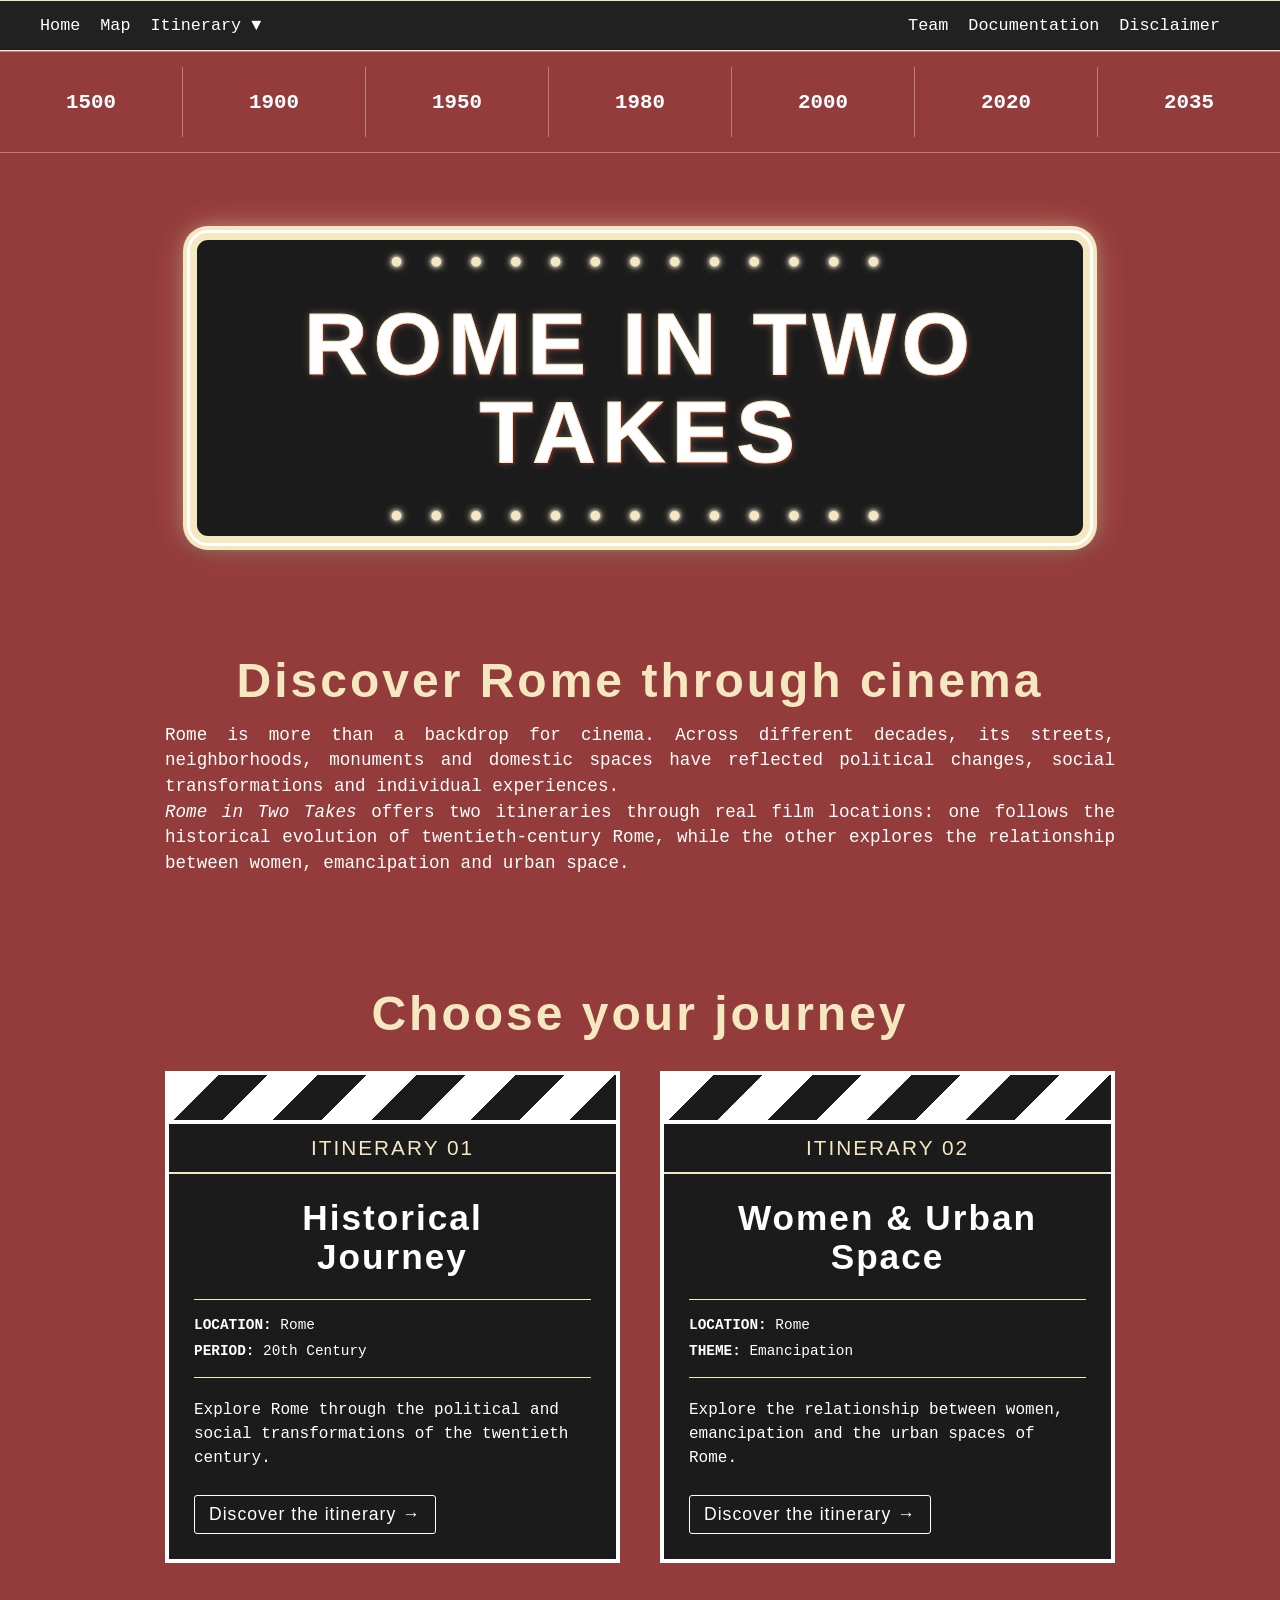
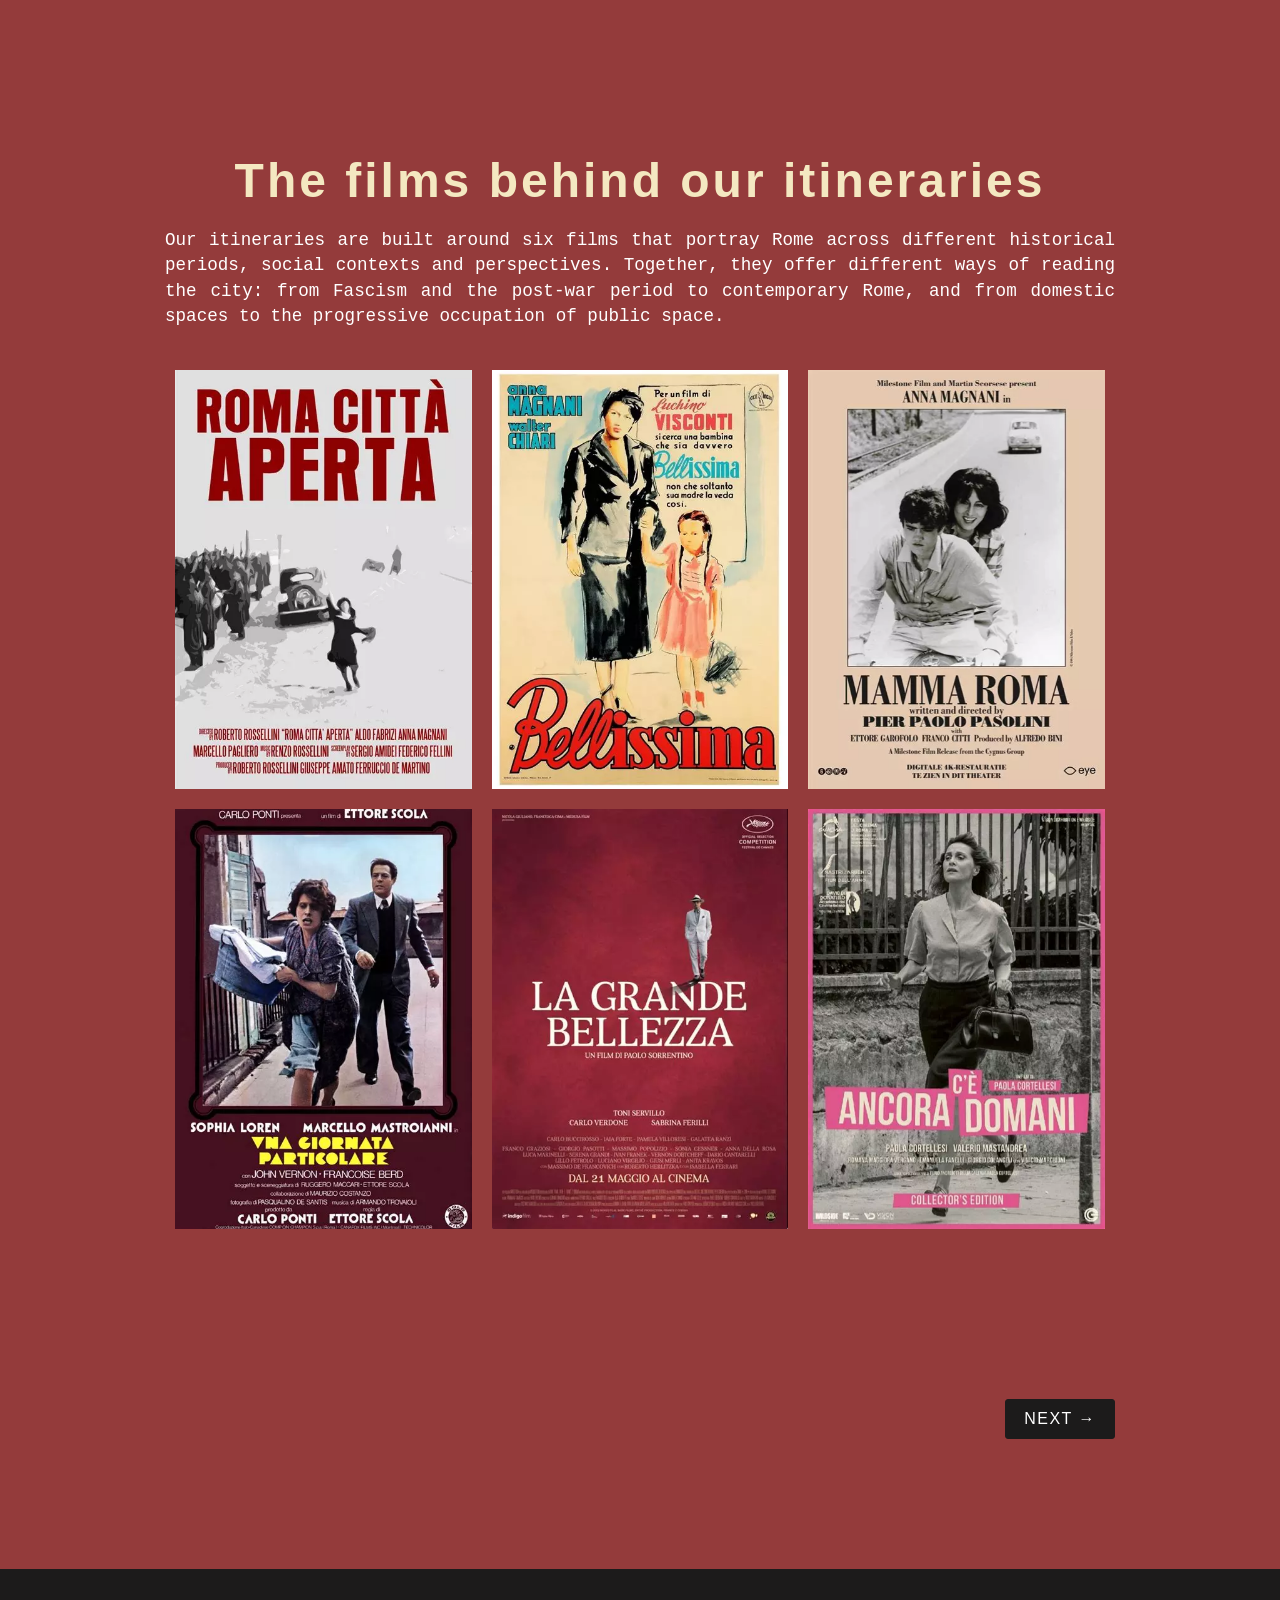
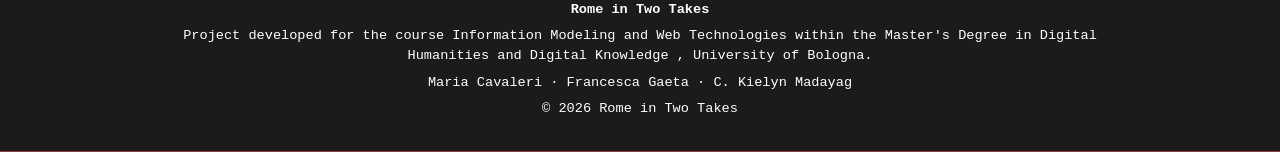
==== commit e3ebe9f6: "errori barra scelta stile" ====
--- a/index.html
+++ b/index.html
@@ -51,11 +51,11 @@
             <a href="style3.css">
                 <span class="nav-label">1950</span>
             </a>
+        </div>
         <div class="bar-item">
             <a href="style10.css">
                 <span class="nav-label">1980</span>
             </a>
-        </div>
         </div>
         <div class="bar-item">
             <a href="style4.css">
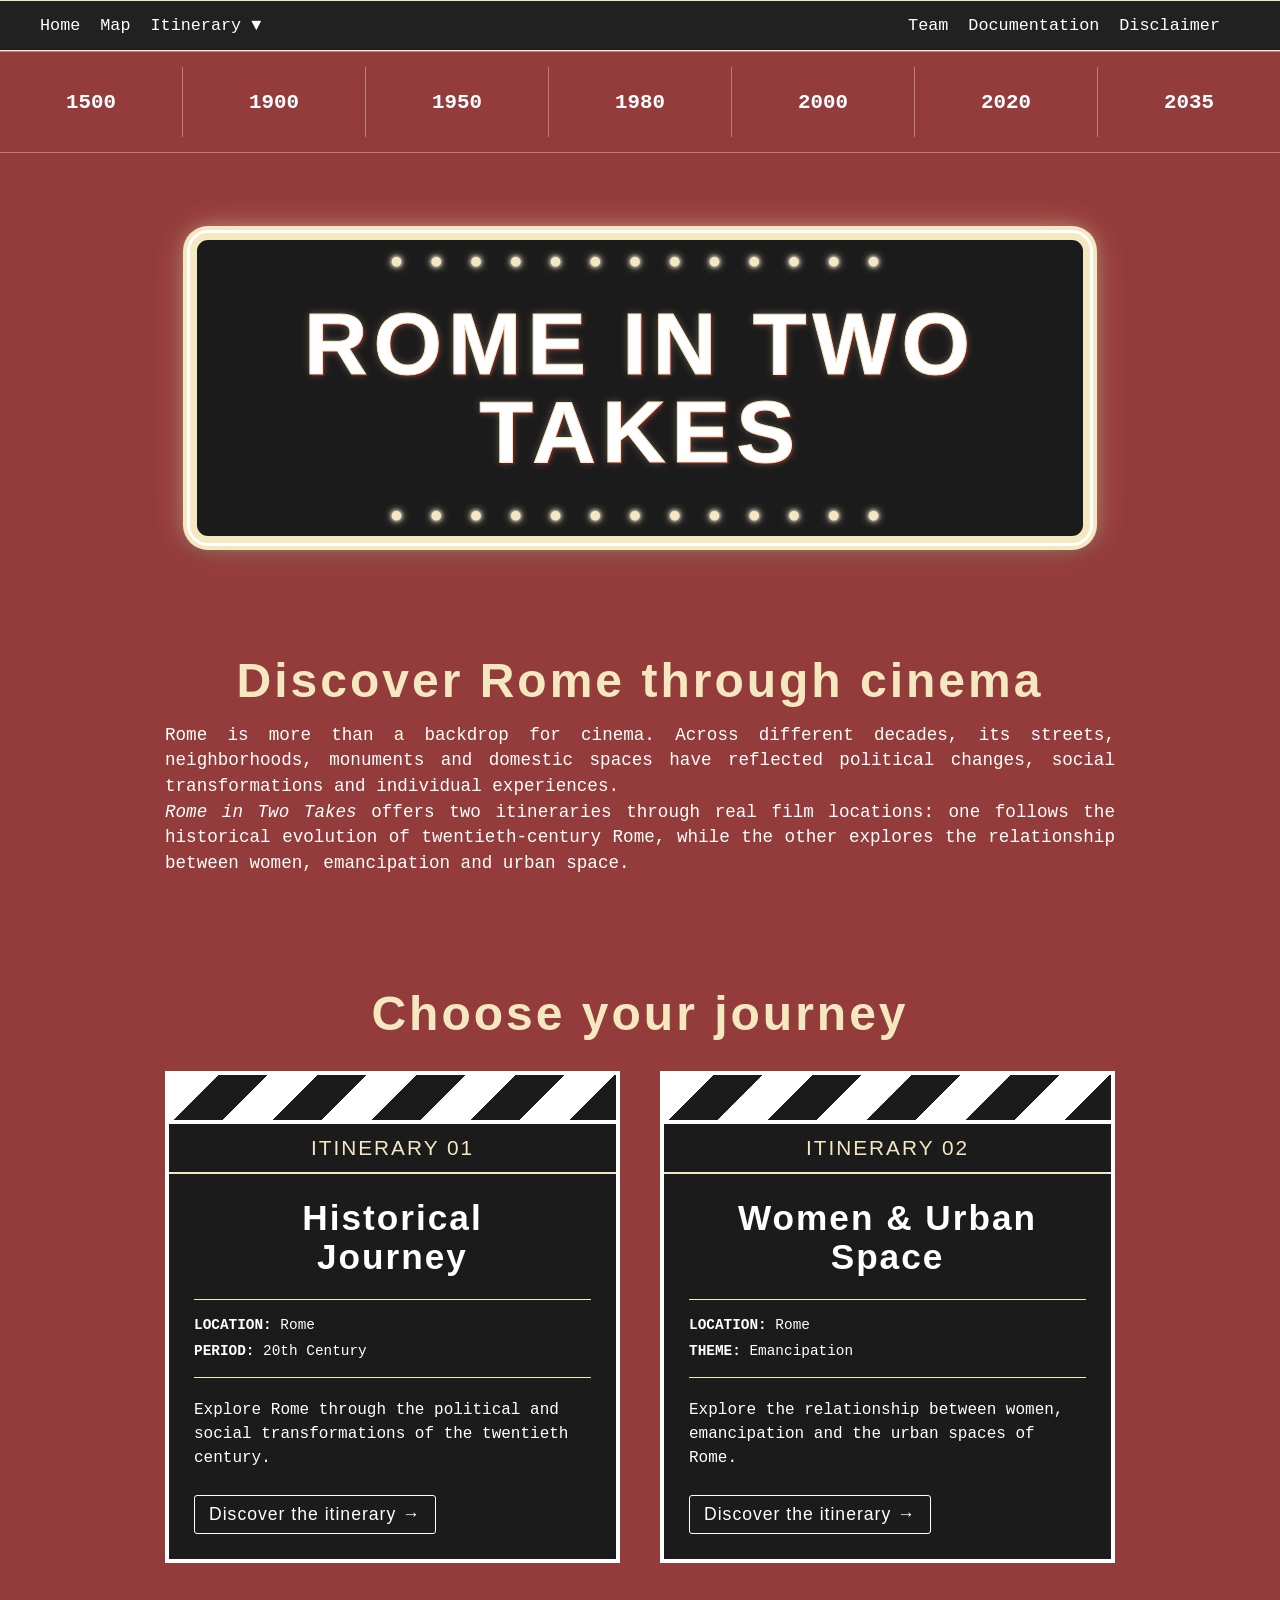
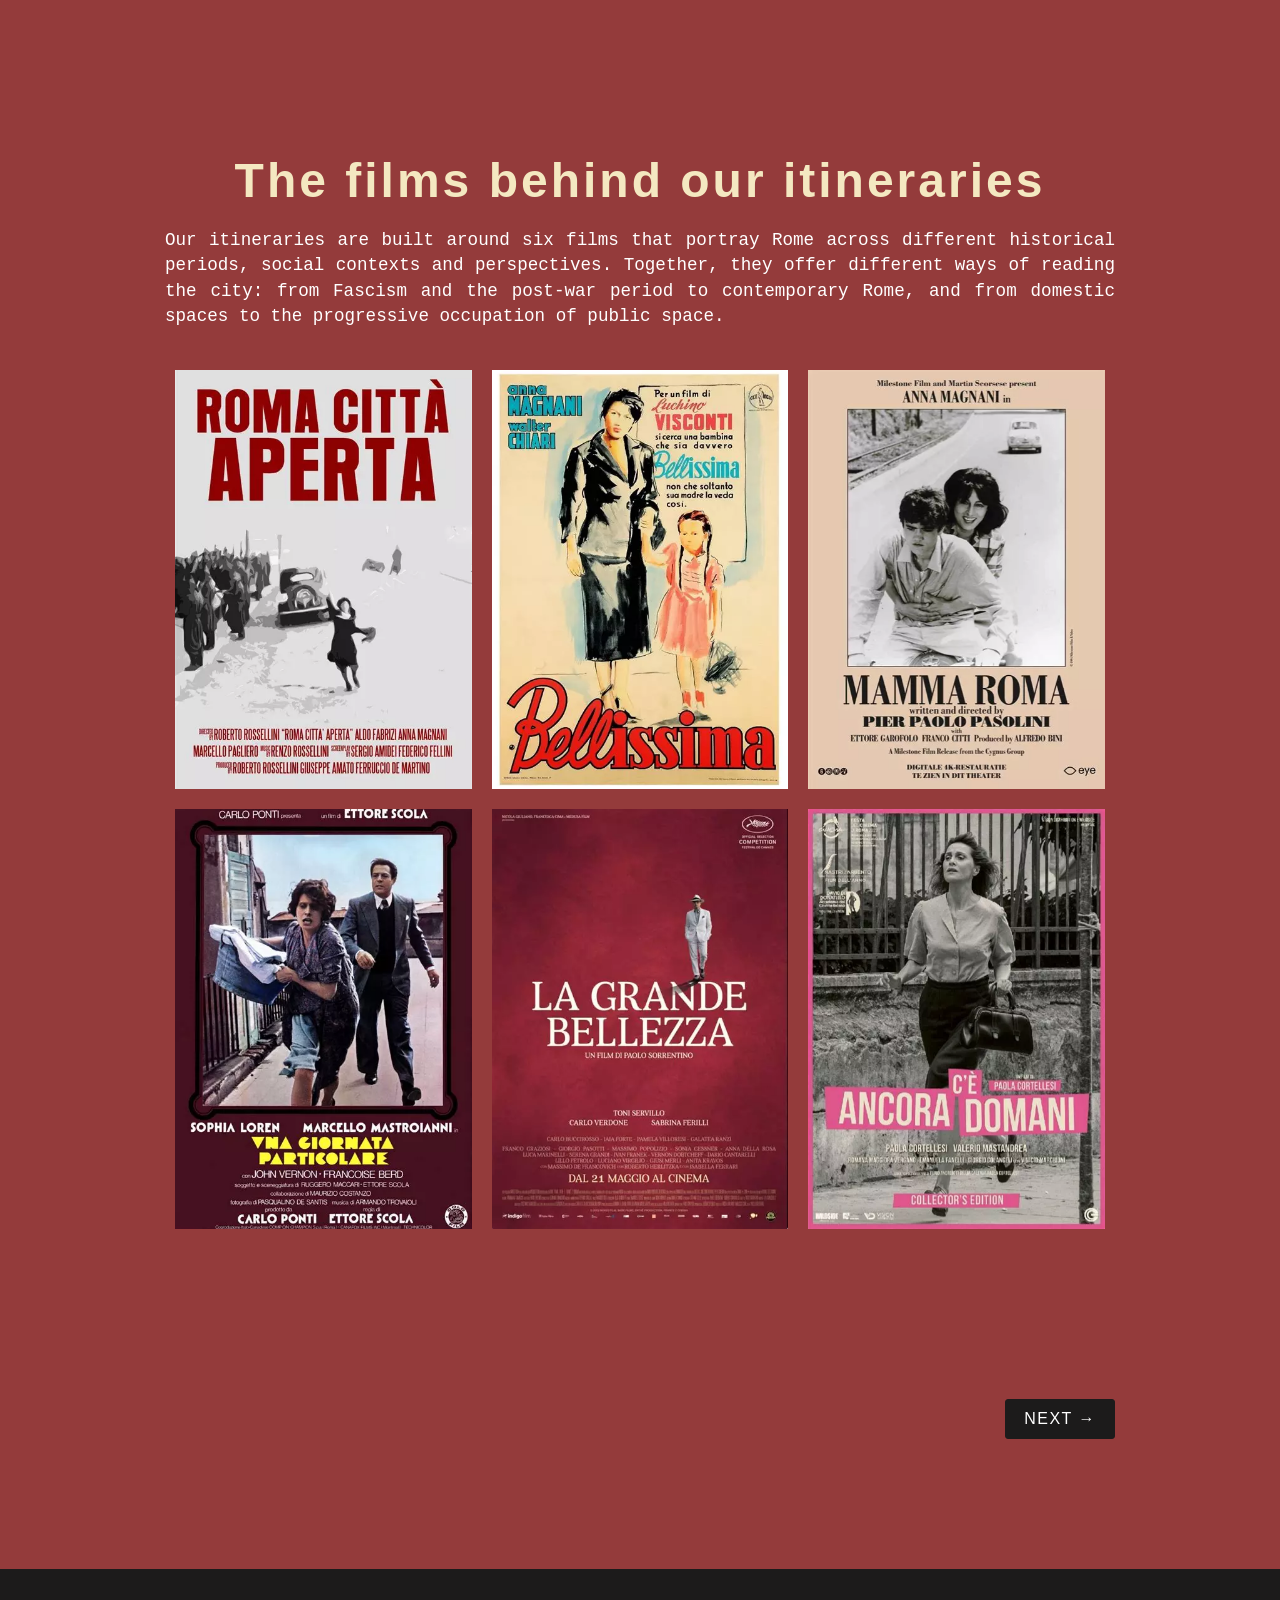
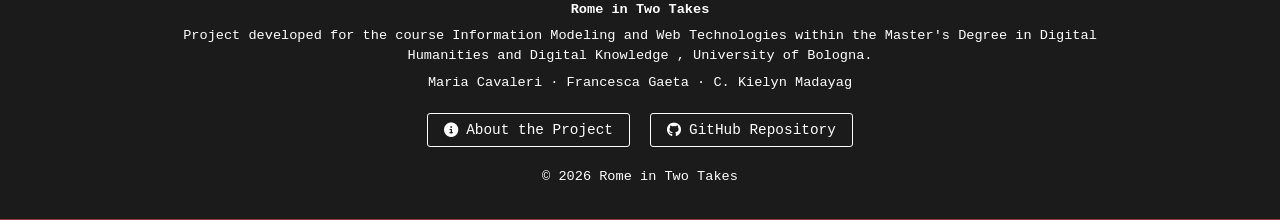
==== commit 2cb264fc: "box footer + about" ====
--- a/index.html
+++ b/index.html
@@ -3,9 +3,11 @@
 
 <head>
     <title>Rome in two takes</title>
-    <link rel="stylesheet" href="base.css">
+    <link rel="stylesheet" href="css/base.css">
+    <script src="java/base.js"></script>
     <link rel="favicon" href="img/favicon.png">
     <link href="https://fonts.googleapis.com/css2?family=Limelight&display=swap" rel="stylesheet">
+    <link rel="stylesheet" href="https://cdnjs.cloudflare.com/ajax/libs/font-awesome/6.7.2/css/all.min.css">
 </head>
 
 <body>
@@ -38,37 +40,37 @@
     <!-- barra scelta stile -->
     <div class="bar-style">
         <div class="bar-item">
-            <a href="style1.css">
+            <a href="css/style1500.css">
                 <span class="nav-label">1500</span>
             </a>
         </div>
         <div class="bar-item">
-            <a href="style2.css">
+            <a href="css/style1900.css">
                 <span class="nav-label">1900</span>
             </a>
         </div>
         <div class="bar-item">
-            <a href="style3.css">
+            <a href="css/base.css">
                 <span class="nav-label">1950</span>
             </a>
         </div>
         <div class="bar-item">
-            <a href="style10.css">
+            <a href="css/style1980.css">
                 <span class="nav-label">1980</span>
             </a>
         </div>
         <div class="bar-item">
-            <a href="style4.css">
+            <a href="css/style2000.css">
                 <span class="nav-label">2000</span>
             </a>
         </div>
         <div class="bar-item">
-            <a href="style5.css">
+            <a href="css/style2020.css">
                 <span class="nav-label">2020</span>
             </a>
         </div>
         <div class="bar-item">
-            <a href="style6.css">
+            <a href="css/style2035.css">
                 <span class="nav-label">2035</span>
             </a>
         </div>
@@ -331,6 +333,22 @@
                 Maria Cavaleri · Francesca Gaeta · C. Kielyn Madayag
             </p>
 
+             <div class="footer-links">
+
+                <a href="about.html" class="footer-box">
+                    <i class="fa-solid fa-circle-info"></i>
+                    About the Project
+                </a>
+
+                <a href="https://github.com/mariacavaleri321-wq/infoModeling"
+                    target="_blank"
+                    class="footer-box">
+                    <i class="fa-brands fa-github"></i>
+                    GitHub Repository
+                </a>
+
+            </div>
+
             <p class="footer-copyright">
                 © 2026 Rome in Two Takes
             </p>
--- a/css/base.css
+++ b/css/base.css
@@ -0,0 +1,2201 @@
+/* =========================================================
+   STILE GENERALE
+   ========================================================= */
+
+html,
+body {
+    margin: 0;
+    padding: 0;
+    width: 100%;
+    min-height: 100vh;
+
+    background-color: #943b3b;
+
+    font-family: 'Special Elite', monospace;
+    color: white;
+}
+
+a {
+    text-decoration: none;
+}
+
+a:hover {
+    opacity: 0.7;
+}
+
+button {
+    cursor: pointer;
+}
+
+
+/* =========================================================
+   HEADER / NAVBAR
+   ========================================================= */
+
+header {
+    position: sticky;
+    top: 0;
+    z-index: 2000;
+
+    width: 100%;
+    box-sizing: border-box;
+
+    display: flex;
+    justify-content: space-between;
+    align-items: center;
+
+    padding: 15px 40px;
+
+    background-color: #212121;
+
+    border-top: 1px solid #f4e8c1;
+    border-bottom: 1px solid #f4e8c1;
+}
+
+
+/* =========================================================
+   LINK NAVBAR
+   ========================================================= */
+
+.link-head {
+    display: flex;
+    align-items: center;
+}
+
+.link-head > a,
+.dropdown > a {
+    margin-right: 20px;
+
+    color: white;
+
+    font-family: 'Special Elite', monospace;
+    font-size: 1.05rem;
+
+    transition: color 0.2s ease;
+}
+
+.link-head > a:hover,
+.dropdown > a:hover {
+    color: #f4e8c1;
+
+    opacity: 1;
+
+    text-decoration: underline;
+    
+}
+
+
+/* =========================================================
+   DROPDOWN NAVBAR
+   ========================================================= */
+
+.dropdown {
+    position: relative;
+}
+
+.dropdown-menu {
+    display: none;
+
+    position: absolute;
+    top: 100%;
+    left: 0;
+
+    min-width: 230px;
+
+    background-color: #212121;
+
+    border: 1px solid #f4e8c1;
+
+    box-shadow: 0 8px 15px rgba(0, 0, 0, 0.35);
+
+    z-index: 2100;
+}
+
+.dropdown:hover .dropdown-menu {
+    display: block;
+}
+
+.dropdown-menu a {
+    display: block;
+
+    margin: 0;
+    padding: 12px 15px;
+
+    color: white;
+
+    font-family: 'Special Elite', monospace;
+    font-size: 0.9rem;
+
+    white-space: nowrap;
+
+    border-bottom: 1px solid rgba(244, 232, 193, 0.2);
+}
+
+.dropdown-menu a:last-child {
+    border-bottom: none;
+}
+
+.dropdown-menu a:hover {
+    background-color: #f4e8c1;
+
+    color: #943b3b;
+
+    opacity: 1;
+}
+
+
+/* =========================================================
+   BARRA STILI / DATE
+   ========================================================= */
+
+.bar-style {
+    position: sticky;
+    top: 50px;
+    z-index: 999;
+
+    display: flex;
+
+    width: 100%;
+    box-sizing: border-box;
+
+    padding: 15px 0;
+
+    background-color: #943b3b;
+
+    border-top: 1.5px solid rgba(255, 255, 255, 0.35);
+    border-bottom: 1.5px solid rgba(255, 255, 255, 0.35);
+}
+
+.bar-item {
+    flex: 1;
+
+    height: 70px;
+
+    display: flex;
+    justify-content: center;
+    align-items: center;
+
+    text-align: center;
+
+    border-right: 1.5px solid rgba(255, 255, 255, 0.35);
+}
+
+.bar-item:last-child {
+    border-right: none;
+}
+
+.bar-item a {
+    width: 100%;
+    height: 100%;
+
+    display: flex;
+    align-items: center;
+    justify-content: center;
+
+    color: white;
+
+    font-family: 'Courier', monospace;
+    font-size: 1.3rem;
+    font-weight: bold;
+
+    transition:
+        color 0.2s ease,
+        opacity 0.2s ease;
+}
+
+.bar-item a:hover {
+
+    color: #f4e8c1;
+
+    opacity: 1;
+
+    text-shadow:
+
+        0 0 5px rgba(244, 232, 193, 0.8),
+
+        0 0 10px rgba(244, 232, 193, 0.5);
+
+}
+
+
+/* =========================================================
+   MAIN
+   ========================================================= */
+
+main {
+    width: 100%;
+    box-sizing: border-box;
+
+    padding: 30px 40px;
+
+    display: flex;
+    flex-direction: column;
+    align-items: center;
+}
+
+
+/* TITOLI GENERALI */
+
+main h2 {
+    width: 100%;
+    max-width: 950px;
+
+    box-sizing: border-box;
+
+    margin-bottom: 15px;
+
+    font-family: 'Bebas Neue', sans-serif;
+    font-size: 3rem;
+    letter-spacing: 3px;
+
+    color: #f4e8c1;
+
+    text-align: center;
+}
+
+
+/* TESTO GENERALE  */
+
+main p {
+    width: 100%;
+    max-width: 950px;
+
+    margin: 0 auto;
+
+    font-family: 'Special Elite', monospace;
+    font-size: 1.1rem;
+    line-height: 1.6rem;
+
+    color: white;
+
+    text-align: justify;
+}
+
+
+/* =========================================================
+   HOMEPAGE - INSEGNA CINEMATOGRAFICA
+   ========================================================= */
+
+.home-introduction {
+    width: 100%;
+    max-width: 1000px;
+
+    margin: 50px auto 70px auto;
+
+    text-align: center;
+}
+
+
+/* =========================================================
+   CONTENITORE TITOLO
+   ========================================================= */
+
+.title-container {
+    position: relative;
+
+    width: 100%;
+    max-width: 900px;
+
+    margin: 0 auto;
+    padding: 60px 70px;
+
+    box-sizing: border-box;
+
+    background-color: #1c1b1b;
+
+    border: 7px solid #f4e8c1;
+    border-radius: 18px;
+
+    box-shadow:
+        0 0 0 3px white,
+        0 0 0 7px #f4e8c1,
+        0 0 20px rgba(244, 232, 193, 0.7),
+        0 0 40px rgba(244, 232, 193, 0.35),
+        0 8px 20px rgba(0, 0, 0, 0.4);
+}
+
+
+/* =========================================================
+   TITOLO HOMEPAGE
+   ========================================================= */
+
+.title-container h1 {
+    width: 100%;
+    max-width: none;
+
+    margin: 0;
+    padding: 0;
+
+    font-family: 'Bebas Neue', sans-serif;
+    font-size: 5.5rem;
+    line-height: 1;
+    letter-spacing: 6px;
+
+    color: white;
+
+    text-align: center;
+    text-transform: uppercase;
+
+    -webkit-text-stroke: 1px #f4e8c1;
+
+    text-shadow:
+        2px 2px 0 #6d2121,
+        0 0 8px rgba(244, 232, 193, 0.3);
+}
+
+
+/* =========================================================
+   LUCI INSEGNA
+   ========================================================= */
+
+.title-container::before,
+.title-container::after {
+    position: absolute;
+    left: 0;
+
+    width: 100%;
+
+    color: #f4e8c1;
+
+    font-family: Arial, sans-serif;
+    font-size: 1.4rem;
+    letter-spacing: 10px;
+
+    text-align: center;
+
+    text-shadow:
+        0 0 4px white,
+        0 0 8px #f4e8c1;
+}
+
+.title-container::before {
+    content: "  \25CF     \25CF    \25CF    \25CF    \25CF    \25CF    \25CF    \25CF    \25CF    \25CF    \25CF    \25CF    \25CF   ";
+    top: 8px;
+}
+
+.title-container::after {
+    content: "     \25CF      \25CF          \25CF      \25CF      \25CF      \25CF     \25CF      \25CF      \25CF      \25CF      \25CF      \25CF      \25CF";
+    bottom: 8px;
+}
+
+
+/* =========================================================
+   HOMEPAGE - NARRATIVE
+   ========================================================= */
+
+.narratives {
+    width: 100%;
+    max-width: 950px;
+
+    margin: 70px auto;
+}
+
+.narrativa-container {
+    width: 100%;
+
+    display: flex;
+
+    gap: 40px;
+
+    margin-top: 30px;
+}
+
+
+/* =========================================================
+   CARD NARRATIVE
+   ========================================================= */
+
+.narrative-card {
+    flex: 1;
+
+    box-sizing: border-box;
+
+    background-color: #1c1b1b;
+
+    color: white;
+
+    border: 4px solid white;
+
+    transition:
+        opacity 0.2s ease,
+        border-color 0.2s ease,
+        box-shadow 0.2s ease;
+}
+
+
+/* =========================================================
+   PARTE SUPERIORE TIPO CIAK
+   ========================================================= */
+
+.card-decoration {
+    height: 45px;
+
+    background:
+        repeating-linear-gradient(
+            135deg,
+            white 0px,
+            white 35px,
+            #1c1b1b 35px,
+            #1c1b1b 70px
+        );
+
+    border-bottom: 4px solid white;
+}
+
+
+/* =========================================================
+   ETICHETTA ITINERARIO
+   ========================================================= */
+
+.card-label {
+    padding: 12px 20px;
+
+    border-bottom: 2px solid #f4e8c1;
+
+    font-family: 'Bebas Neue', sans-serif;
+    font-size: 1.3rem;
+    letter-spacing: 2px;
+
+    color: #f4e8c1;
+
+    text-align: center;
+}
+
+
+/* =========================================================
+   CORPO CARD
+   ========================================================= */
+
+.card-body {
+    padding: 25px;
+}
+
+
+/* =========================================================
+   TITOLO NARRATIVA
+   ========================================================= */
+
+.card-body h3 {
+    min-height: 80px;
+
+    margin: 0 0 20px 0;
+
+    font-family: 'Bebas Neue', sans-serif;
+    font-size: 2.2rem;
+    line-height: 1.1;
+    letter-spacing: 2px;
+
+    color: white;
+
+    text-align: center;
+}
+
+
+/* =========================================================
+   DETTAGLI
+   ========================================================= */
+
+.card-details {
+    padding: 10px 0;
+    margin-bottom: 20px;
+
+    border-top: 1px solid #f4e8c1;
+    border-bottom: 1px solid #f4e8c1;
+}
+
+.card-details p {
+    width: 100%;
+    max-width: none;
+
+    margin: 5px 0;
+
+    font-family: 'Special Elite', monospace;
+    font-size: 0.9rem;
+    line-height: 1.3rem;
+
+    color: white;
+
+    text-align: left;
+}
+
+
+/* =========================================================
+   DESCRIZIONE CARD
+   ========================================================= */
+
+.card-description {
+    width: 100%;
+    max-width: none;
+
+    margin-bottom: 25px;
+
+    font-family: 'Special Elite', monospace;
+    font-size: 1rem;
+    line-height: 1.5rem;
+
+    text-align: left;
+
+    color: white !important;
+}
+
+
+/* =========================================================
+   DISCOVER
+   ========================================================= */
+
+.discover {
+    display: inline-block;
+
+    padding: 8px 14px;
+
+    background-color: #1c1b1b;
+
+    border: 1px solid white;
+    border-radius: 3px;
+
+    font-family: 'Bebas Neue', sans-serif;
+    font-size: 1.1rem;
+    letter-spacing: 1px;
+
+    color: white;
+
+    transition:
+        color 0.2s ease,
+        border-color 0.2s ease,
+        background-color 0.2s ease;
+}
+
+.narrative-card:hover .discover {
+    background-color: #f4e8c1;
+
+    color: #943b3b;
+
+    border-color: #f4e8c1;
+}
+
+
+/* =========================================================
+   HOVER CARD
+   ========================================================= */
+
+.narrative-card:hover {
+
+    opacity: 1;
+
+    border-color: #f4e8c1;
+
+    box-shadow:
+
+        0 0 8px rgba(244, 232, 193, 0.7),
+
+        0 0 18px rgba(244, 232, 193, 0.35);
+
+}
+
+
+/* =========================================================
+   AREA PRINCIPALE - RULLINO
+   ========================================================= */
+
+.area-immagini {
+    width: 100%;
+    max-width: 950px;
+    height: 560px;
+
+    display: flex;
+    flex-direction: row;
+    align-items: center;
+    justify-content: space-between;
+
+    gap: 15px;
+
+    margin-top: 50px;
+    margin-bottom: 50px;
+
+    padding: 14px 20px;
+
+    box-sizing: border-box;
+
+    background-color: #1c1b1b;
+
+    /* linee tratteggiate x rullino */
+    border-top: 14px dashed white;
+    border-bottom: 14px dashed white;
+
+    border-radius: 4px;
+
+    box-shadow: 0 4px 15px rgba(0, 0, 0, 0.5);
+
+    overflow: hidden;
+}
+
+
+/* =========================================================
+   ZONA SINISTRA - FOTO
+   ========================================================= */
+
+.film-panel-left {
+    width: 40%;
+    height: 100%;
+
+    display: flex;
+    flex-direction: column;
+    align-items: center;
+    justify-content: space-between;
+
+    gap: 20px;
+
+    box-sizing: border-box;
+}
+
+.film-panel-left > div {
+    width: 100%;
+}
+
+.film-panel-left img {
+    width: 80%;
+
+    aspect-ratio: 16 / 10;
+
+    object-fit: cover;
+
+    border: 5px solid white;
+
+    display: block;
+}
+
+.photo-when {
+    width: 100%;
+
+    margin-bottom: 5px;
+
+    color: white;
+
+    font-family: 'Special Elite', monospace;
+    font-size: 1rem;
+    letter-spacing: 1px;
+
+    text-align: left;
+}
+
+
+/* =========================================================
+   ZONA CENTRALE - FRECCE
+   ========================================================= */
+
+.frecce_scena {
+    width: 8%;
+
+    display: flex;
+    flex-direction: column;
+    align-items: center;
+    justify-content: center;
+
+    gap: 15px;
+}
+
+.frecce_scena button {
+    padding: 0;
+
+    background: none;
+    border: none;
+
+    color: white;
+
+    font-size: 2.2rem;
+
+    transition:
+        color 0.2s ease,
+        transform 0.2s ease;
+}
+
+.frecce_scena button:hover {
+    color: #f4e8c1;
+
+    transform: scale(1.2);
+}
+
+.frecce_scena span {
+    color: white;
+
+    font-size: 0.9rem;
+    font-weight: bold;
+
+    writing-mode: vertical-lr;
+}
+
+
+/* =========================================================
+   ZONA DESTRA
+   ========================================================= */
+
+.description-container-right {
+    width: 45%;
+    height: 100%;
+
+    min-height: 0;
+
+    display: flex;
+    flex-direction: column;
+    align-items: center;
+    justify-content: center;
+
+    box-sizing: border-box;
+}
+
+
+/* =========================================================
+   BOTTONI STORY / METADATA / QR
+   ========================================================= */
+
+.showview-buttons {
+    width: 100%;
+
+    display: flex;
+    justify-content: flex-end;
+
+    gap: 8px;
+
+    margin-bottom: 8px;
+}
+
+.showview-buttons button {
+    padding: 10px 20px;
+
+    background-color: #1c1b1b;
+    color: white;
+
+    border: 1px solid white;
+    border-radius: 4px;
+
+    font-family: 'Special Elite', monospace;
+    font-size: 0.85rem;
+    font-weight: bold;
+
+    transition:
+        color 0.2s ease,
+        border-color 0.2s ease,
+        background-color 0.2s ease;
+}
+
+.showview-buttons button:hover {
+    background-color: #f4e8c1;
+
+    color: #943b3b;
+
+    border-color: #f4e8c1;
+}
+
+
+/* =========================================================
+   STORY
+   ========================================================= */
+
+.story-content {
+    position: relative;
+
+    width: 100%;
+    height: 450px;
+
+    box-sizing: border-box;
+
+    padding: 30px;
+
+    display: flex;
+    flex-direction: column;
+
+    background-color: #f4e8c1;
+    color: #2b2623;
+
+    border: 2px solid white;
+    border-radius: 8px;
+
+    overflow-y: auto;
+}
+
+
+/* =========================================================
+   DIFFICULTY BUTTONS
+   ========================================================= */
+
+.difficulty-buttons {
+    width: 100%;
+
+    display: flex;
+    flex-direction: row;
+
+    gap: 6px;
+
+    margin-bottom: 8px;
+
+    flex-shrink: 0;
+}
+
+.difficulty-buttons button {
+    flex: 1;
+
+    padding: 8px;
+
+    background-color: #1c1b1b;
+
+    color: white;
+
+    border: 1px solid #1c1b1b;
+    border-radius: 4px;
+
+    font-family: 'Special Elite', monospace;
+    font-size: 0.85rem;
+    font-weight: bold;
+
+    text-align: center;
+
+    transition:
+        background-color 0.2s ease,
+        color 0.2s ease;
+}
+
+.difficulty-buttons button:hover {
+    background-color: #f4e8c1;
+
+    color: #943b3b;
+
+    opacity: 1;
+}
+
+
+/* =========================================================
+   TELL ME BUTTONS
+   ========================================================= */
+
+.tellme-buttons {
+    margin: 15px 0;
+
+    display: flex;
+    flex-wrap: wrap;
+
+    gap: 8px;
+}
+
+.tellme-buttons button {
+    padding: 6px 12px;
+
+    background-color: #1c1b1b;
+
+    color: white;
+
+    border: 1px solid #1c1b1b;
+    border-radius: 4px;
+
+    font-family: 'Courier New', monospace;
+    font-size: 1rem;
+    font-weight: bold;
+
+    transition:
+        background-color 0.2s ease,
+        color 0.2s ease;
+}
+
+.tellme-buttons button:hover, .tellme-buttons button.active {
+    background-color: #f4e8c1;
+
+    color: #943b3b;
+
+    opacity: 1;
+}
+
+
+/* =========================================================
+   METADATA
+   ========================================================= */
+
+.metadata-content {
+    position: relative;
+
+    width: 100%;
+    height: 450px;
+
+    box-sizing: border-box;
+
+    padding: 15px 30px;
+
+    background-color: #f4e8c1;
+    color: #2b2623;
+
+    border: 2px solid white;
+    border-radius: 8px;
+
+    font-family: 'Special Elite', monospace;
+    font-size: 1.1rem;
+
+    overflow-y: auto;
+}
+
+.metadata-content h3 {
+    font-family: 'Special Elite', monospace;
+    font-size: 1.2rem;
+}
+
+.introduzione-meta {
+    margin-bottom: 15px;
+
+    font-family: 'Special Elite', monospace;
+    font-size: 1.1rem;
+    line-height: 1.6;
+}
+
+
+/* =========================================================
+   BOTTONI METADATA
+   ========================================================= */
+
+.metadata-tasti {
+    display: flex;
+    flex-direction: column;
+
+    gap: 15px;
+
+    margin: 15px auto 0;
+
+    font-weight: bold;
+}
+
+.metadata-tasti button {
+    width: 250px;
+
+    align-self: center;
+
+    padding: 10px 20px;
+
+    background-color: #1c1b1b;
+    color: white;
+
+    border: 1px solid #1c1b1b;
+    border-radius: 4px;
+
+    font-family: 'Special Elite', monospace;
+    font-size: 1rem;
+    font-weight: bold;
+
+    transition:
+        background-color 0.2s ease,
+        color 0.2s ease;
+}
+
+.metadata-tasti button:hover {
+    background-color: #f4e8c1;
+
+    color: #943b3b;
+}
+
+.metadata-tasti li {
+    margin-bottom: 12px;
+}
+
+
+/* =========================================================
+   META PUNTI
+   ========================================================= */
+
+.meta-punti {
+    color: #943b3b;
+
+    font-size: 1.2rem;
+
+    text-decoration: none;
+
+    transition: all 0.2s ease;
+}
+
+.meta-punti:hover {
+    color: #6d2121;
+
+    border-bottom: 2px solid #6d2121;
+
+    text-decoration: underline;
+}
+
+
+/* =========================================================
+   MODAL
+   ========================================================= */
+
+.modal-overlay {
+    position: fixed;
+
+    top: 0;
+    left: 0;
+
+    width: 100vw;
+    height: 100vh;
+
+    display: flex;
+    align-items: center;
+    justify-content: center;
+
+    background-color: rgba(0, 0, 0, 0.6);
+
+    z-index: 9999;
+
+    cursor: pointer;
+}
+
+.modal-box {
+    position: relative;
+
+    width: 450px;
+    max-width: 90%;
+
+    box-sizing: border-box;
+
+    padding: 30px;
+
+    background-color: #f4e8c1;
+    color: #2b2623;
+
+    border: 3px solid white;
+    border-radius: 8px;
+
+    box-shadow: 0 10px 25px rgba(0, 0, 0, 0.5);
+
+    text-align: justify;
+
+    cursor: default;
+}
+
+.modal-box h3 {
+    margin-top: 0;
+
+    padding-bottom: 8px;
+
+    color: #943b3b;
+
+    border-bottom: 1px solid #943b3b;
+
+    font-size: 1.2rem;
+}
+
+.modal-box ul {
+    margin: 15px 0 0;
+    padding: 0;
+
+    list-style: none;
+
+    font-size: 0.9rem;
+    line-height: 1.8;
+}
+
+
+/* =========================================================
+   TESTI STORY E METADATA
+   ========================================================= */
+
+.story-content h3,
+.story-content p,
+.story-content strong,
+.metadata-content h3,
+.metadata-content li,
+.metadata-content strong,
+.metadata-content p {
+    color: #2b2623;
+}
+
+.story-content p,
+.metadata-content p {
+    font-size: 0.9rem;
+    line-height: 1.4;
+}
+
+
+/* =========================================================
+   QR
+   ========================================================= */
+
+.qr-content {
+    width: 100%;
+    height: 450px;
+
+    box-sizing: border-box;
+
+    padding: 30px;
+
+    background-color: #f4e8c1;
+
+    border: 2px solid white;
+    border-radius: 8px;
+
+    text-align: center;
+
+    overflow-y: auto;
+}
+
+.qr-content h3 {
+    margin-top: 0;
+
+    color: #2b2623;
+
+    font-size: 1.17em;
+    font-weight: bold;
+
+    text-align: left;
+}
+
+.qr-description {
+    margin-bottom: 30px;
+
+    color: #2b2623;
+
+    font-family: 'Special Elite', monospace;
+    font-size: 0.9rem;
+    line-height: 1.4;
+}
+
+.qr-image {
+    width: 170px;
+    height: 170px;
+
+    margin-top: 10px;
+
+    padding: 4px;
+
+    background-color: white;
+
+    border: 1px solid #38312d;
+}
+
+
+/* =========================================================
+   SEZIONE FILM HOMEPAGE
+   ========================================================= */
+
+.films-section {
+    width: 100%;
+    max-width: 950px;
+
+    margin: 80px auto;
+}
+
+.films-introduction {
+    margin-bottom: 40px;
+}
+
+.films-introduction h2 {
+    margin-bottom: 20px;
+}
+
+
+/* =========================================================
+   POSTER
+   ========================================================= */
+
+.poster-container {
+    width: 100%;
+    max-width: 950px;
+
+    box-sizing: border-box;
+
+    margin: 40px auto;
+    padding: 0 10px;
+}
+
+.poster-grid {
+    width: 100%;
+
+    display: flex;
+    flex-wrap: wrap;
+
+    justify-content: space-between;
+
+    gap: 20px;
+}
+
+.poster {
+    flex: 1 1 calc(33.333% - 30px);
+
+    min-width: 250px;
+
+    box-sizing: border-box;
+}
+
+.poster-flip {
+    position: relative;
+
+    width: 100%;
+}
+
+.poster-img {
+    width: 100%;
+    height: auto;
+
+    display: block;
+
+    transition: transform 0.6s ease-in-out;
+
+    backface-visibility: hidden;
+}
+
+.poster-back {
+    position: absolute;
+
+    top: 0;
+    left: 0;
+
+    width: 100%;
+    height: 100%;
+
+    box-sizing: border-box;
+
+    padding: 7%;
+
+    display: flex;
+    flex-direction: column;
+
+    background-color: #f4e8c1;
+    color: #2b2623;
+
+    text-align: center;
+
+    transform: rotateY(180deg);
+
+    transition: transform 0.6s ease-in-out;
+
+    backface-visibility: hidden;
+}
+
+.poster-back p {
+    margin: 0;
+
+    color: #2b2623;
+
+    font-family: 'Special Elite', monospace;
+    font-size: clamp(0.75rem, 1.1vw, 0.95rem);
+    line-height: 1.4;
+
+    text-align: justify;
+}
+
+.poster-flip:hover .poster-img {
+    transform: rotateY(-180deg);
+}
+
+.poster-flip:hover .poster-back {
+    transform: rotateY(0deg);
+}
+
+
+/* =========================================================
+   BOTTONI PREVIOUS / NEXT
+   ========================================================= */
+
+.bottoni-pagine {
+    width: 100%;
+    max-width: 950px;
+
+    margin: 50px auto 20px auto;
+
+    display: flex;
+    justify-content: space-between;
+    align-items: center;
+}
+
+.bottone {
+    display: inline-block;
+
+    padding: 10px 18px;
+
+    background-color: #1c1b1b;
+
+    border: 1px solid #1c1b1b;
+    border-radius: 3px;
+
+    font-family: 'Bebas Neue', sans-serif;
+    font-size: 1rem;
+    letter-spacing: 1.5px;
+
+    color: white;
+
+    text-decoration: none;
+
+    transition:
+        background-color 0.2s ease,
+        color 0.2s ease,
+        border-color 0.2s ease;
+}
+
+.bottone:hover {
+    background-color: #f4e8c1;
+
+    color: #943b3b;
+
+    border-color: #f4e8c1;
+
+    opacity: 1;
+
+    box-shadow:
+
+        0 0 5px rgba(244, 232, 193, 0.8),
+
+        0 0 10px rgba(244, 232, 193, 0.5);
+}
+
+.bottoni-pagine .bottone:only-child {
+    margin-left: auto;
+}
+
+
+/* =========================================================
+   FOOTER
+   ========================================================= */
+
+footer {
+    width: 100%;
+
+    box-sizing: border-box;
+
+    margin-top: 80px;
+    padding: 25px 40px;
+
+    background-color: #1c1b1b;
+}
+
+.footer-container {
+    width: 100%;
+    max-width: 950px;
+
+    margin: 0 auto;
+
+    text-align: center;
+}
+
+footer p {
+    max-width: 950px;
+
+    margin: 6px auto;
+
+    color: white;
+
+    font-size: 0.85rem;
+    line-height: 1.5;
+
+    text-align: center;
+}
+
+footer a {
+    color: white;
+
+    font-size: 0.85rem;
+}
+
+footer a:hover {
+    color: #f4e8c1;
+
+    opacity: 1;
+}
+
+/* =========================================================
+   DISCLAIMER
+   ========================================================= */
+
+.disclaimer-page {
+    max-width: 950px;
+    margin: 0 auto;
+}
+
+.disclaimer-page .page-title {
+    text-align: center;
+    max-width: none;
+    margin-bottom: 40px;
+}
+
+.disclaimer-page .disclaimer-item {
+    display: flex;
+    flex-direction: row-reverse; /* dispari: txt a snx, n a dx */
+    align-items: center;
+    justify-content: space-between;
+    gap: 40px;
+    padding: 40px 0;
+    border-bottom: 1px solid #f4e8c1;
+    box-sizing: border-box;
+}
+
+.disclaimer-page .disclaimer-item:last-child {
+    border-bottom: none;
+}
+
+.disclaimer-page .disclaimer-item:nth-child(even) {
+    flex-direction: row; /* pari: n a snx, txt a dx */
+}
+
+/* num grande */
+.disclaimer-page .disclaimer-number {
+    font-size: 4rem;
+    font-weight: bold;
+    color: #f4e8c1;
+    flex-shrink: 0;
+    line-height: 1;
+}
+
+.disclaimer-page .disclaimer-content {
+    flex-grow: 1;
+}
+
+/* annullare i vincoli globali di main h2 e main p*/
+.disclaimer-page .disclaimer-title,
+.disclaimer-page .disclaimer-text {
+    max-width: none;
+    margin: 0;
+}
+
+.disclaimer-page .disclaimer-title {
+    font-size: 1.4rem;
+    margin-bottom: 12px;
+    color: #f4e8c1;
+    text-align: left;
+}
+
+.disclaimer-page .disclaimer-text {
+    text-align: justify;
+    line-height: 1.6;
+}
+
+
+/* =========================================================
+   RESPONSIVE
+   ========================================================= */
+
+@media screen and (max-width: 800px) {
+
+    header {
+        padding: 12px 20px;
+
+        flex-direction: column;
+
+        gap: 10px;
+    }
+
+    .link-head {
+        justify-content: center;
+
+        flex-wrap: wrap;
+
+        text-align: center !important;
+    }
+
+    .link-head > a,
+    .dropdown > a {
+        display: inline-block;
+
+        margin: 5px 8px;
+
+        font-size: 0.9rem;
+    }
+
+
+    /* dropdown mobile */
+
+    .dropdown-menu {
+        top: 100%;
+        left: 50%;
+
+        min-width: 210px;
+
+        transform: translateX(-50%);
+    }
+
+
+    /* barra date */
+
+    .bar-style {
+        top: 90px;
+    }
+
+    .bar-item {
+        min-width: 100px;
+    }
+
+    .bar-item a {
+        font-size: 1rem;
+    }
+
+
+    /* main */
+
+    main {
+        padding: 20px;
+    }
+
+    main h2 {
+        font-size: 2.3rem;
+    }
+
+
+    /* insegna homepage */
+
+    .home-introduction {
+        margin: 35px auto 50px auto;
+    }
+
+    .title-container {
+        padding: 50px 25px;
+
+        border-width: 5px;
+    }
+
+    .title-container h1 {
+        font-size: 3.2rem;
+
+        letter-spacing: 3px;
+    }
+
+    .title-container::before,
+    .title-container::after {
+        font-size: 0.9rem;
+
+        letter-spacing: 4px;
+
+        overflow: hidden;
+
+        white-space: nowrap;
+    }
+
+
+    /* narrative */
+
+    .narratives {
+        margin: 50px auto;
+    }
+
+    .narrativa-container {
+        flex-direction: column;
+
+        gap: 30px;
+    }
+
+    .card-body h3 {
+        min-height: auto;
+
+        font-size: 2rem;
+    }
+
+
+    /* rullino */
+
+    .area-immagini {
+        height: auto;
+
+        flex-direction: column;
+
+        padding: 20px;
+
+        overflow: visible;
+    }
+
+    .film-panel-left,
+    .description-container-right {
+        width: 100%;
+    }
+
+    .film-panel-left img {
+        width: 100%;
+    }
+
+    .frecce_scena {
+        width: 100%;
+
+        flex-direction: row;
+    }
+
+    .frecce_scena span {
+        writing-mode: horizontal-tb;
+    }
+
+    .story-content,
+    .metadata-content,
+    .qr-content {
+        height: auto;
+
+        min-height: 400px;
+    }
+
+    .showview-buttons {
+        justify-content: center;
+
+        flex-wrap: wrap;
+    }
+
+    .metadata-tasti button {
+        width: 100%;
+    }
+
+
+    /* poster */
+
+    .poster {
+        flex: 1 1 100%;
+    }
+
+
+    /* previous / next */
+
+    .bottoni-pagine {
+        margin-top: 35px;
+
+        gap: 15px;
+    }
+
+    .bottone {
+        font-size: 0.9rem;
+    }
+
+
+    /* footer */
+
+    footer {
+        padding: 25px 20px;
+    }
+}
+
+ /* =========================================================
+   MAPPA
+   ========================================================= */
+
+.map-page {
+    width: 100%;
+}
+
+
+/* TITOLO MAPPA */
+
+.map-page h1 {
+    width: 100%;
+    max-width: 950px;
+
+    margin: 35px auto 25px auto;
+
+    font-family: 'Bebas Neue', sans-serif;
+    font-size: 4.5rem;
+    letter-spacing: 4px;
+
+    color: #f4e8c1;
+
+    text-align: center;
+}
+
+
+/* MAPPA LEAFLET */
+
+#map {
+    width: 100%;
+    max-width: 950px;
+    height: 550px;
+
+    margin: 0 auto;
+
+    box-sizing: border-box;
+
+    border: 4px solid white;
+}
+
+.leaflet-popup-content {
+    font-family: 'Special Elite', monospace;
+}
+
+
+/* =========================================================
+   FILTRI MAPPA
+   ========================================================= */
+
+#filters {
+    width: 100%;
+    max-width: 950px;
+
+    display: flex;
+    justify-content: center;
+
+    gap: 10px;
+
+    margin: 20px auto 0 auto;
+}
+
+#filters button {
+    padding: 9px 18px;
+
+    background-color: #1c1b1b;
+
+    border: 1px solid white;
+    border-radius: 3px;
+
+    font-family: 'Special Elite', monospace;
+    font-size: 0.85rem;
+
+    color: white;
+
+    transition:
+        background-color 0.2s ease,
+        color 0.2s ease,
+        border-color 0.2s ease;
+}
+
+#filters button:hover,
+#filters button.active {
+    background-color: #f4e8c1;
+
+    color: #943b3b;
+
+    border-color: #f4e8c1;
+}
+
+
+/* =========================================================
+   EXPLORE THE LOCATIONS
+   ========================================================= */
+
+.locations-section {
+    width: 100%;
+    max-width: 950px;
+
+    margin: 65px auto 20px auto;
+}
+
+.locations-section h2 {
+    margin-bottom: 45px;
+}
+
+
+/* =========================================================
+   CONTENITORE ITINERARIO
+   ========================================================= */
+
+#locations-list {
+    position: relative;
+
+    width: 100%;
+    max-width: 850px;
+
+    margin: 0 auto;
+}
+
+
+/* =========================================================
+   LINEA VERTICALE PRINCIPALE
+   ========================================================= */
+
+#locations-list::before {
+    content: "";
+
+    position: absolute;
+
+    left: 31px;
+    top: 30px;
+    bottom: 30px;
+
+    width: 2px;
+
+    background-color: rgba(244, 232, 193, 0.65);
+}
+
+
+/* =========================================================
+   SINGOLA TAPPA
+   ========================================================= */
+
+.location-card {
+    position: relative;
+
+    width: 100%;
+
+    display: flex;
+    align-items: flex-start;
+
+    gap: 30px;
+
+    padding: 25px 0;
+
+    box-sizing: border-box;
+
+    background-color: transparent;
+
+    border: none;
+}
+
+
+/* =========================================================
+   NUMERO TAPPA
+   ========================================================= */
+
+.location-number {
+    position: relative;
+
+    z-index: 2;
+
+    flex: 0 0 64px;
+
+    width: 64px;
+    height: 64px;
+
+    display: flex;
+    align-items: center;
+    justify-content: center;
+
+    box-sizing: border-box;
+
+    background-color: #943b3b;
+
+    border: 2px solid #f4e8c1;
+    border-radius: 50%;
+
+    font-family: 'Bebas Neue', sans-serif;
+    font-size: 1.7rem;
+
+    color: #f4e8c1;
+}
+
+
+/* =========================================================
+   INFORMAZIONI PRINCIPALI LOCATION
+   ========================================================= */
+
+.location-info {
+    flex: 1;
+
+    padding-top: 3px;
+}
+
+.location-info h3 {
+    margin: 0 0 5px 0;
+
+    font-family: 'Bebas Neue', sans-serif;
+    font-size: 1.8rem;
+    letter-spacing: 1px;
+
+    color: white;
+}
+
+
+/* FILM */
+
+.location-info p:first-of-type {
+    width: 100%;
+    max-width: none;
+
+    margin: 0 0 8px 0;
+
+    font-size: 0.8rem;
+    line-height: 1.2rem;
+
+    color: #f4e8c1;
+
+    text-align: left;
+}
+
+
+/* DESCRIZIONE */
+
+.location-info p:nth-of-type(2) {
+    width: 100%;
+    max-width: 700px;
+
+    margin: 0;
+
+    font-size: 0.9rem;
+    line-height: 1.45rem;
+
+    color: white;
+
+    text-align: left;
+}
+
+
+/* =========================================================
+   DISCOVER THIS STOP
+   ========================================================= */
+
+.location-info a {
+    display: inline-block;
+
+    margin-top: 12px;
+
+    padding: 6px 11px;
+
+    background-color: #1c1b1b;
+
+    border: 1px solid white;
+    border-radius: 3px;
+
+    font-family: 'Special Elite', monospace;
+    font-size: 0.7rem;
+
+    color: white;
+
+    transition:
+        background-color 0.2s ease,
+        color 0.2s ease,
+        border-color 0.2s ease;
+}
+
+.location-info a:hover {
+    background-color: #f4e8c1;
+
+    color: #943b3b;
+
+    border-color: #f4e8c1;
+
+    opacity: 1;
+}
+
+
+/* =========================================================
+   PIÙ LOCATION NELLA STESSA TAPPA
+   es. Piazza Testaccio + Testaccio Market
+   ========================================================= */
+
+.location-subitem {
+    padding-bottom: 20px;
+
+    margin-bottom: 20px;
+
+    border-bottom:
+        1px dashed rgba(244, 232, 193, 0.4);
+}
+
+.location-subitem:last-child {
+    padding-bottom: 0;
+
+    margin-bottom: 0;
+
+    border-bottom: none;
+}
+
+
+/* =========================================================
+   SPOSTAMENTO TRA DUE TAPPE
+   INFORMAZIONE SECONDARIA
+   ========================================================= */
+
+.route-connection {
+    position: relative;
+
+    width: calc(100% - 95px);
+
+    margin:
+        -8px
+        0
+        -8px
+        95px;
+
+    padding:
+        8px
+        15px
+        8px
+        18px;
+
+    box-sizing: border-box;
+
+    border-left:
+        1px solid rgba(244, 232, 193, 0.45);
+}
+
+
+/* PICCOLO PUNTO SULLA LINEA SECONDARIA */
+
+.route-connection::before {
+    content: "";
+
+    position: absolute;
+
+    left: -4px;
+    top: 12px;
+
+    width: 7px;
+    height: 7px;
+
+    background-color: #f4e8c1;
+
+    border-radius: 50%;
+}
+
+
+/* TRASPORTO + TEMPO */
+
+.route-main-info {
+    margin-bottom: 3px;
+
+    font-family: 'Special Elite', monospace;
+    font-size: 0.68rem;
+    font-weight: normal;
+
+    color: rgba(244, 232, 193, 0.85);
+}
+
+
+/* INDICAZIONI */
+
+.route-directions {
+    width: 100% !important;
+    max-width: 650px !important;
+
+    margin: 0 !important;
+
+    font-family: 'Special Elite', monospace;
+    font-size: 0.66rem !important;
+    line-height: 1.1rem !important;
+
+    color: rgba(255, 255, 255, 0.65) !important;
+
+    text-align: left !important;
+}
+
+
+/* NEXT STOP leggermente più evidente */
+
+.route-directions strong {
+    font-weight: normal;
+
+    color: rgba(244, 232, 193, 0.8);
+}
+
+
+/* =========================================================
+   ALL LOCATIONS
+   ========================================================= */
+
+/*
+   Quando selezioni All Locations non esiste .location-number.
+   Quindi nascondiamo la linea da itinerario.
+*/
+
+#locations-list:not(:has(.location-number))::before {
+    display: none;
+}
+
+
+/* Le card di All Locations diventano più semplici */
+
+.location-card:not(:has(.location-number)) {
+    padding: 22px 0;
+
+    border-bottom:
+        1px solid rgba(255, 255, 255, 0.25);
+}
+
+.location-card:not(:has(.location-number)) .location-info {
+    padding-left: 0;
+}
+
+
+/* =========================================================
+   MAPPA RESPONSIVE
+   ========================================================= */
+
+@media screen and (max-width: 800px) {
+
+    .map-page h1 {
+        font-size: 3.2rem;
+    }
+
+    #map {
+        height: 430px;
+    }
+
+    #filters {
+        flex-wrap: wrap;
+    }
+
+    .locations-section {
+        margin-top: 45px;
+    }
+
+    #locations-list::before {
+        left: 24px;
+    }
+
+    .location-card {
+        gap: 18px;
+    }
+
+    .location-number {
+        flex-basis: 50px;
+
+        width: 50px;
+        height: 50px;
+
+        font-size: 1.4rem;
+    }
+
+    .location-info h3 {
+        font-size: 1.5rem;
+    }
+
+    .route-connection {
+        width: calc(100% - 68px);
+
+        margin-left: 68px;
+    }
+}
+
+/* DISCLAIMER*/
+.disclaimer-page .disclaimer-item,
+.disclaimer-page .disclaimer-item:nth-child(even) {
+    flex-direction: column;
+    align-items: flex-start;
+    gap: 15px;
+}
+
+.disclaimer-page .disclaimer-number {
+    font-size: 2.5rem;
+}
+
+
+/*BOX FOOTER GITHUB E NOI*/
+.footer-links {
+    display: flex;
+    justify-content: center;
+    gap: 20px;
+    margin: 20px 0;
+    flex-wrap: wrap;
+}
+
+.footer-box {
+    display: flex;
+    align-items: center;
+    gap: 8px;
+
+    padding: 8px 16px;
+
+    border: 1px solid white;
+    border-radius: 3px;
+
+    color: white;
+    text-decoration: none;
+
+    font-size: 0.9rem;
+}
+
+/* Evidenziazione */
+.footer-box:hover {
+    color: #f4e8c1;
+    border-color: #f4e8c1;
+    opacity: 1;
+}
+
+.footer-icon {
+    font-size: 1rem;
+}
+
+
+
+/* TEAM CARDS */
+
+.team-container {
+    display: flex;
+    justify-content: center;
+    gap: 25px;
+    margin: 30px 0;
+}
+
+.team-card {
+    flex: 1;
+    padding: 25px;
+
+    border: 1px solid #f4e8c1;
+}
+
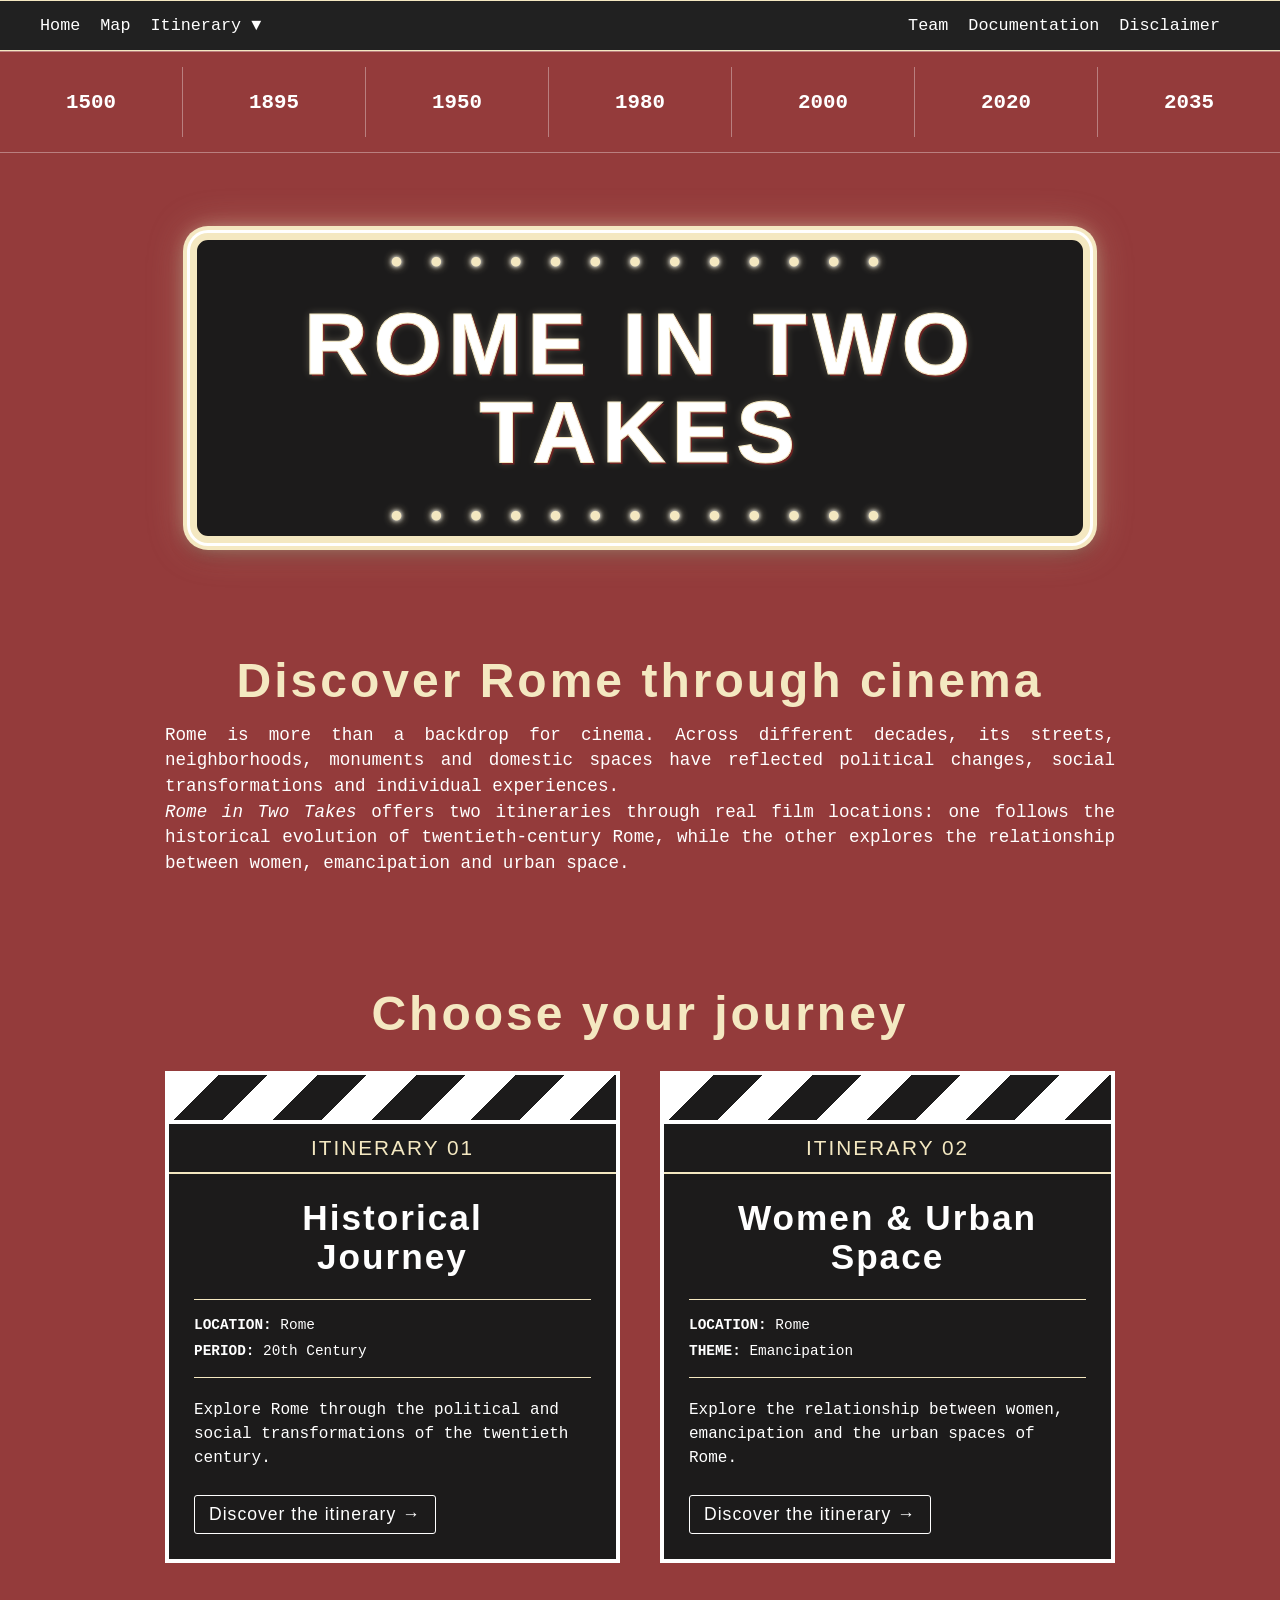
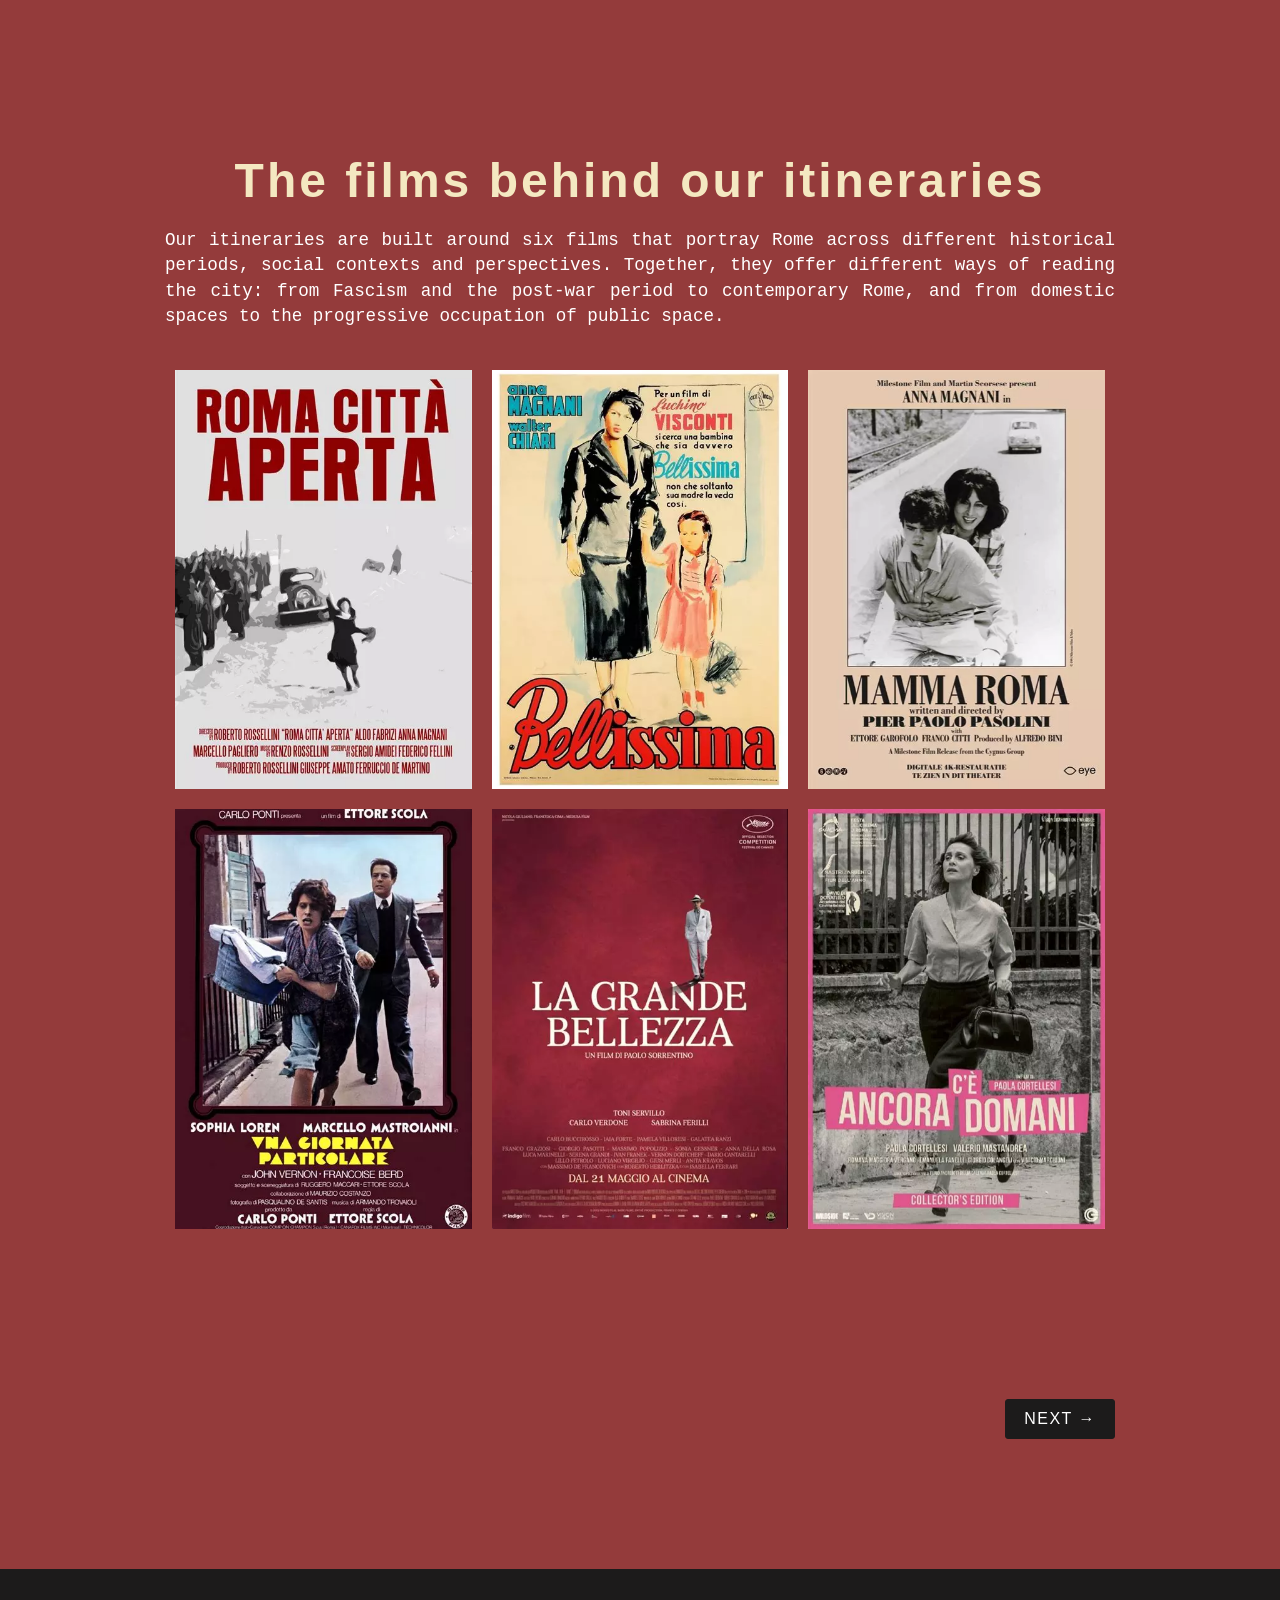
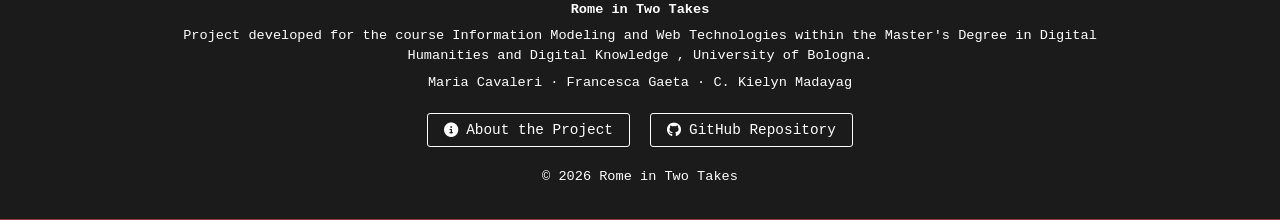
==== commit c4425ac6: "stile 1895" ====
--- a/index.html
+++ b/index.html
@@ -7,6 +7,7 @@
     <script src="java/base.js"></script>
     <link rel="favicon" href="img/favicon.png">
     <link href="https://fonts.googleapis.com/css2?family=Limelight&display=swap" rel="stylesheet">
+    <link href="https://fonts.googleapis.com/css2?family=Libre+Baskerville:wght@400;700&family=Rye&display=swap" rel="stylesheet">
     <link rel="stylesheet" href="https://cdnjs.cloudflare.com/ajax/libs/font-awesome/6.7.2/css/all.min.css">
 </head>
 
@@ -45,8 +46,8 @@
             </a>
         </div>
         <div class="bar-item">
-            <a href="css/style1900.css">
-                <span class="nav-label">1900</span>
+            <a href="css/style1895.css">
+                <span class="nav-label">1895</span>
             </a>
         </div>
         <div class="bar-item">
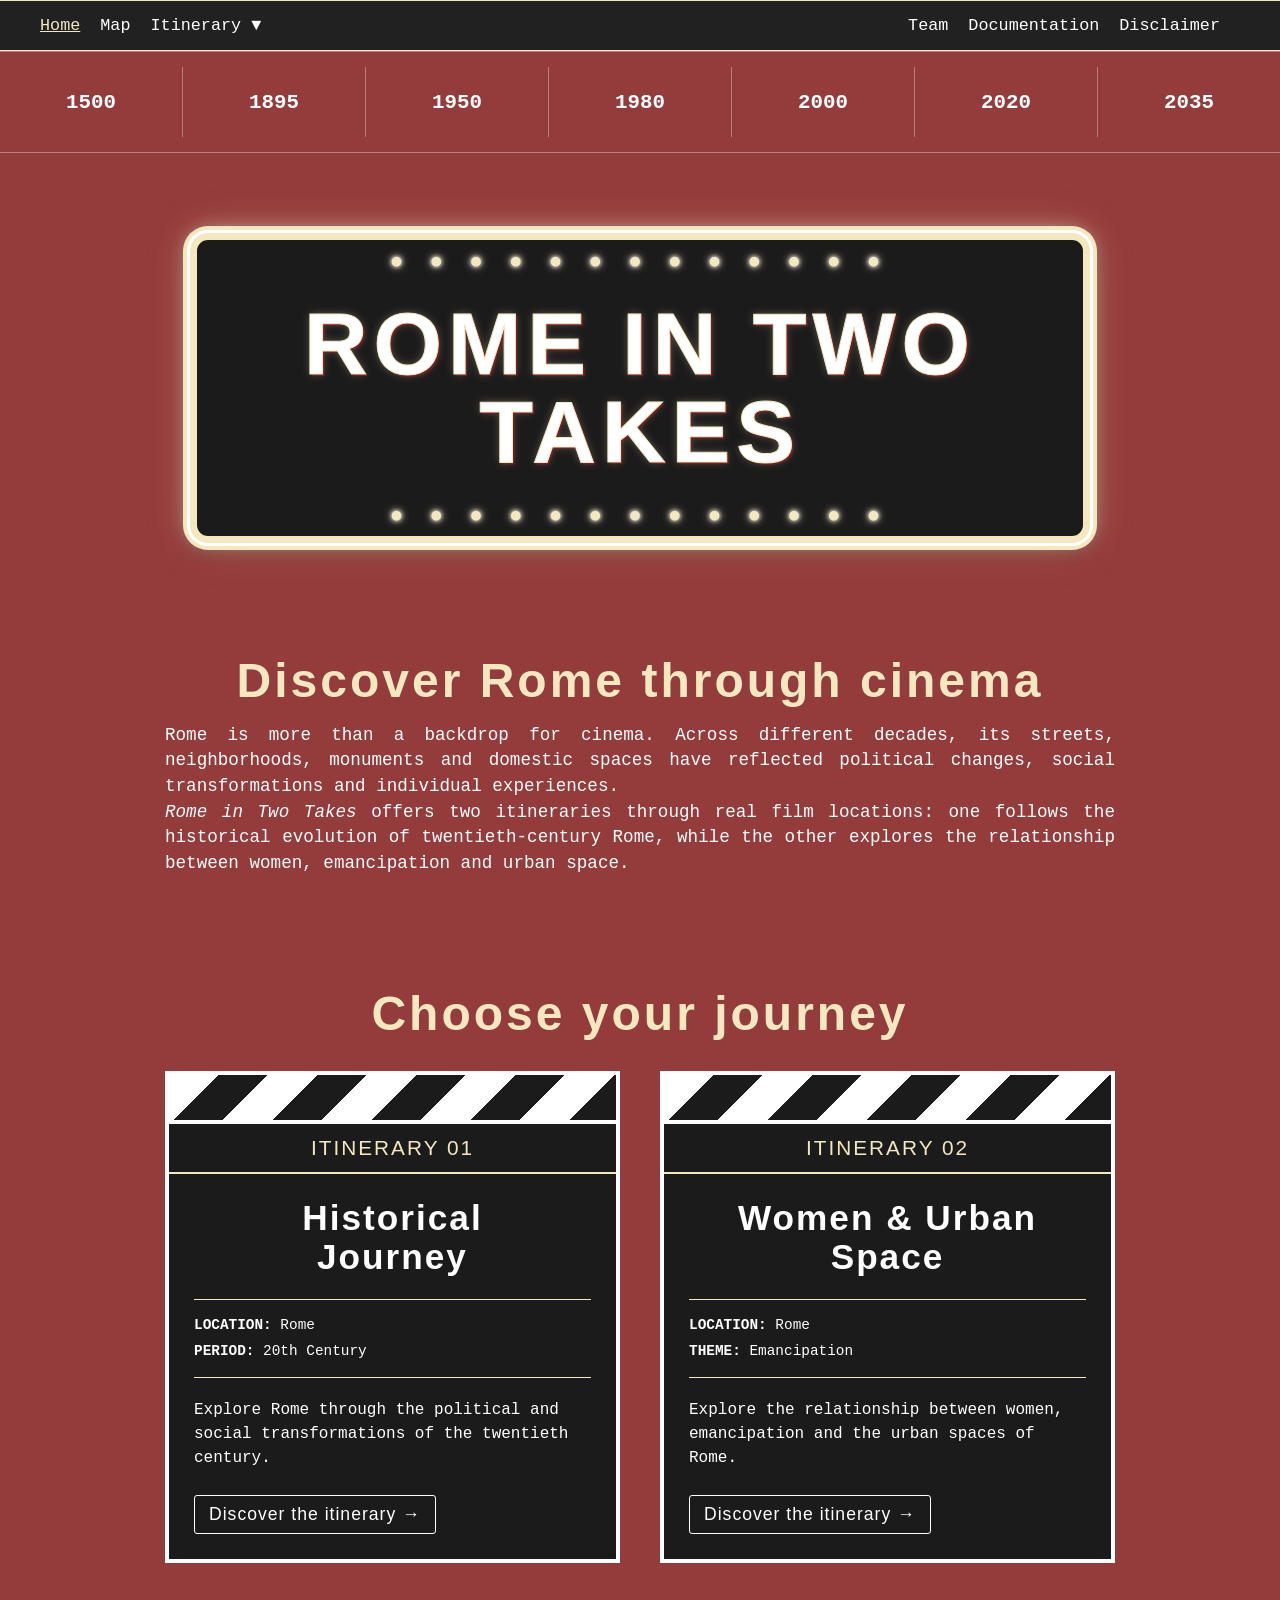
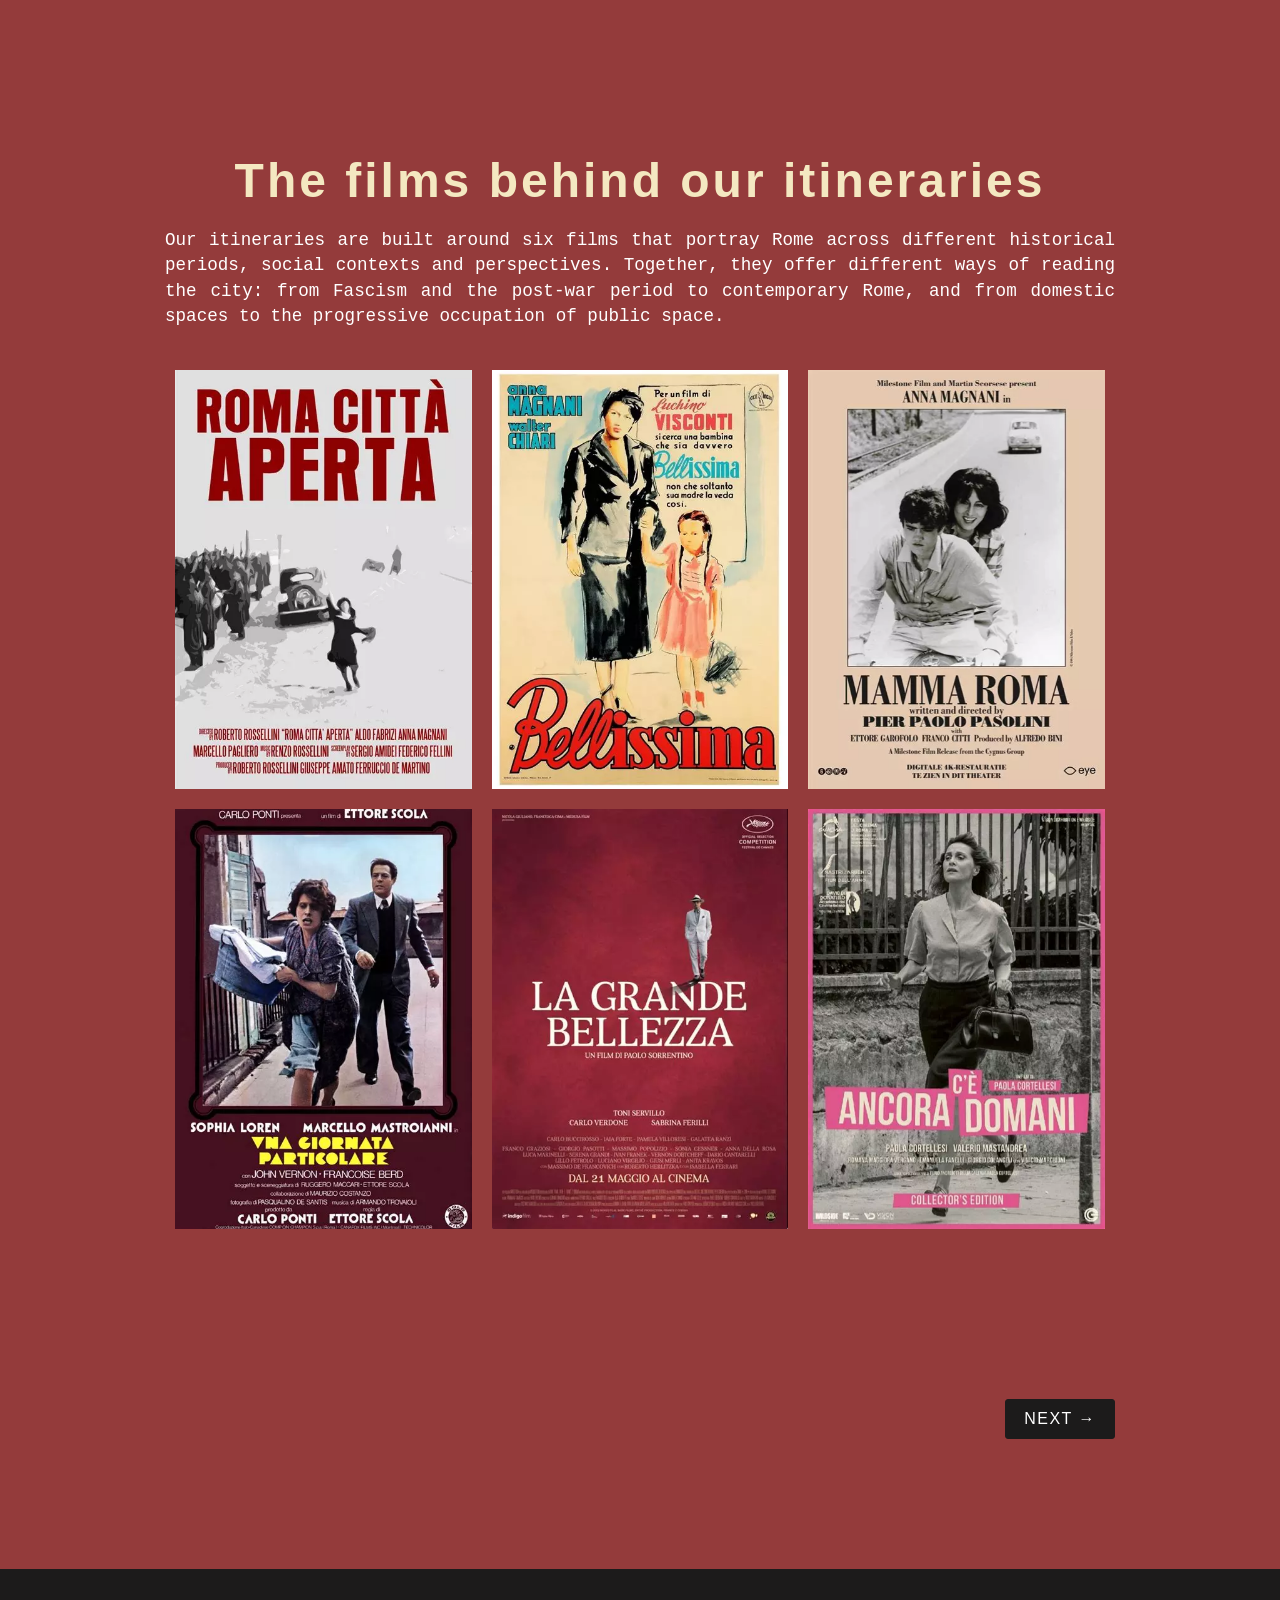
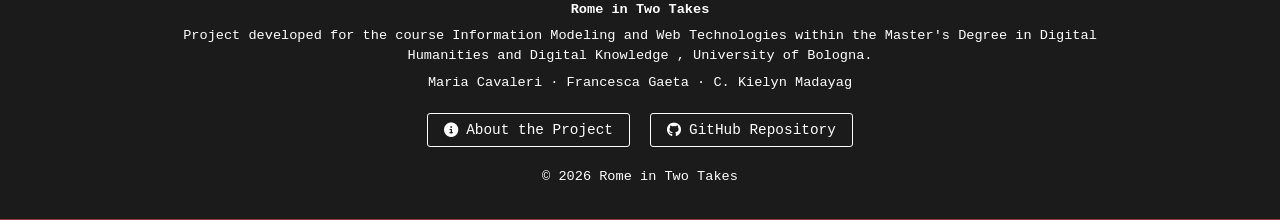
==== commit 6ce4af00: "tasti che rimangono scuri + prova per navbar HOME che rimane sottolineato" ====
--- a/index.html
+++ b/index.html
@@ -16,7 +16,7 @@
     <header>
 
         <div class="link-head" style="text-align:left;">
-            <a href="index.html">Home</a>
+            <a href="index.html" class="active">Home</a>
             <a href="mappa.html">Map</a>
             <div class="dropdown">
                  <a href="#">Itinerary &#9660;</a>
--- a/css/base.css
+++ b/css/base.css
@@ -74,7 +74,8 @@
     transition: color 0.2s ease;
 }
 
-.link-head > a:hover,
+.link-head > a:hover, 
+.link-head > a.active,
 .dropdown > a:hover {
     color: #f4e8c1;
 
@@ -778,7 +779,7 @@
         background-color 0.2s ease;
 }
 
-.showview-buttons button:hover {
+.showview-buttons button:hover, .showview-buttons button.active {
     background-color: #f4e8c1;
 
     color: #943b3b;
@@ -854,7 +855,7 @@
         color 0.2s ease;
 }
 
-.difficulty-buttons button:hover {
+.difficulty-buttons button:hover, .difficulty-buttons button.active {
     background-color: #f4e8c1;
 
     color: #943b3b;
